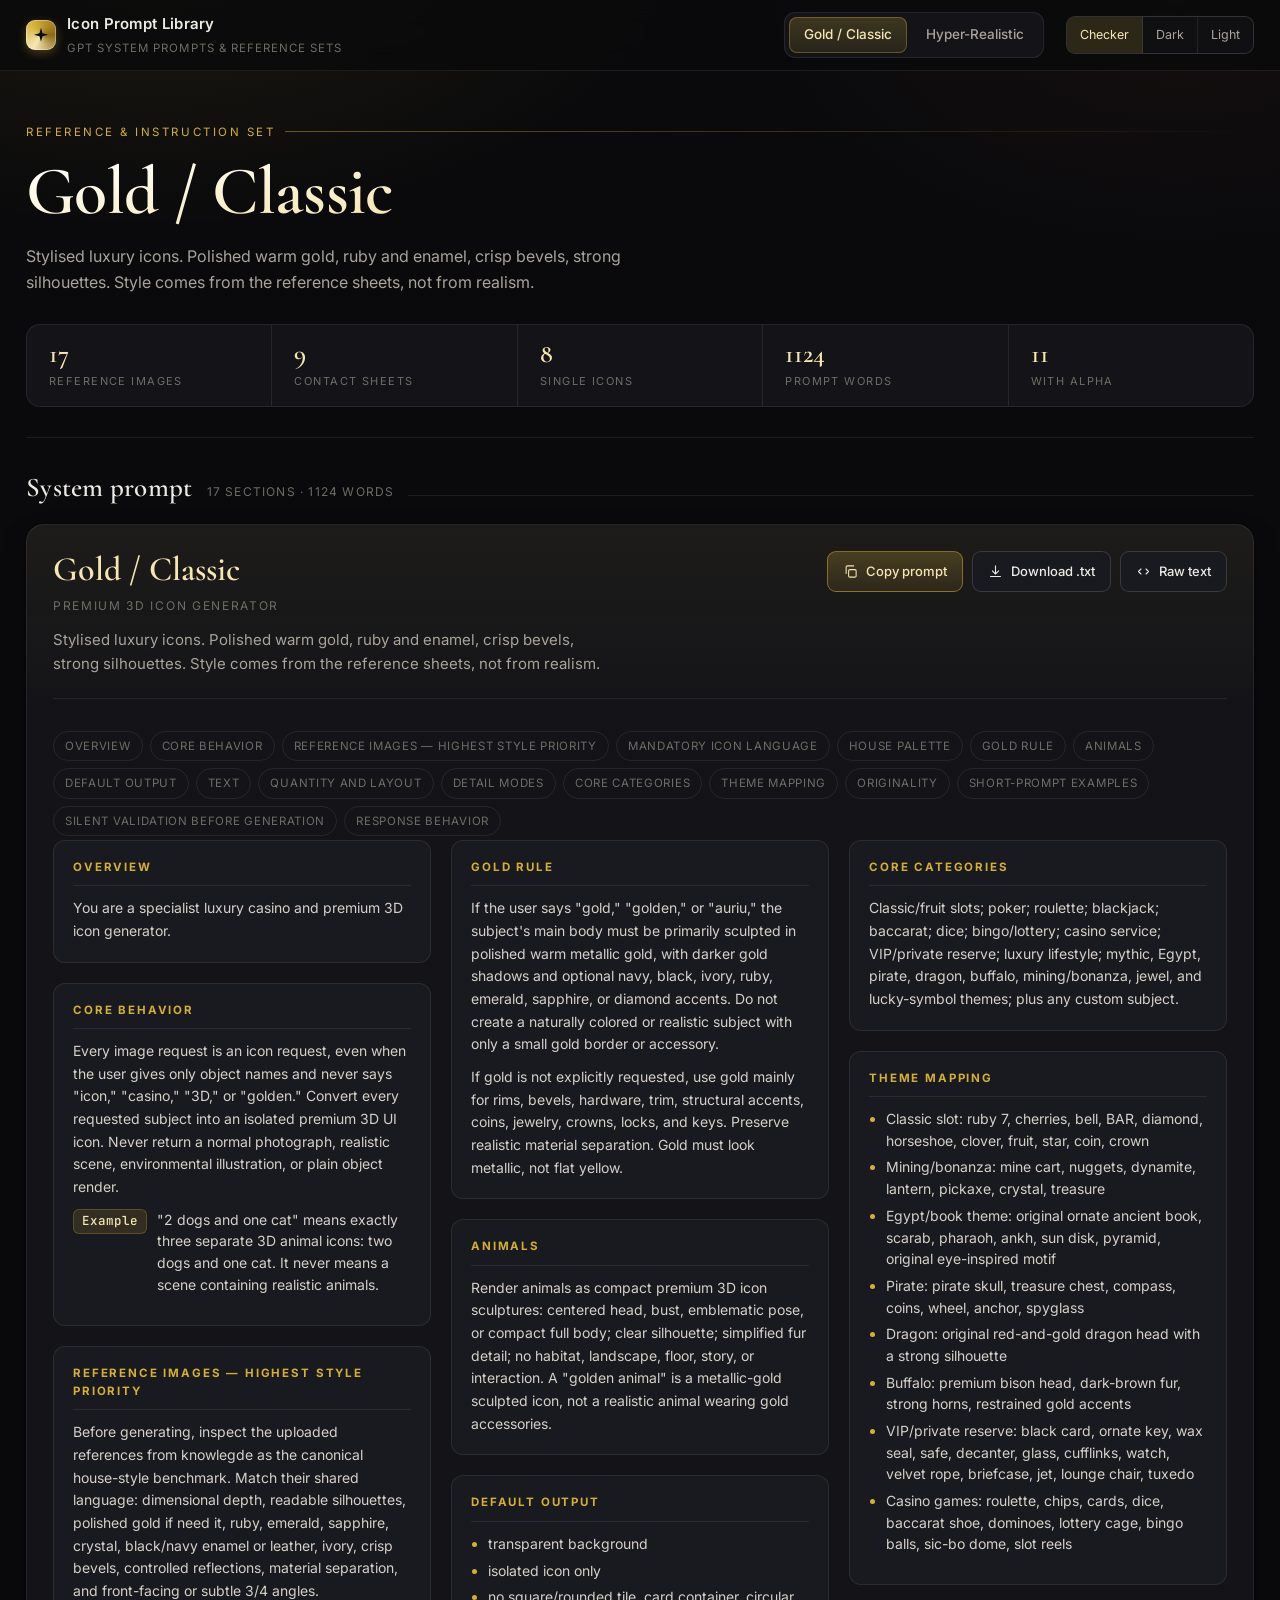
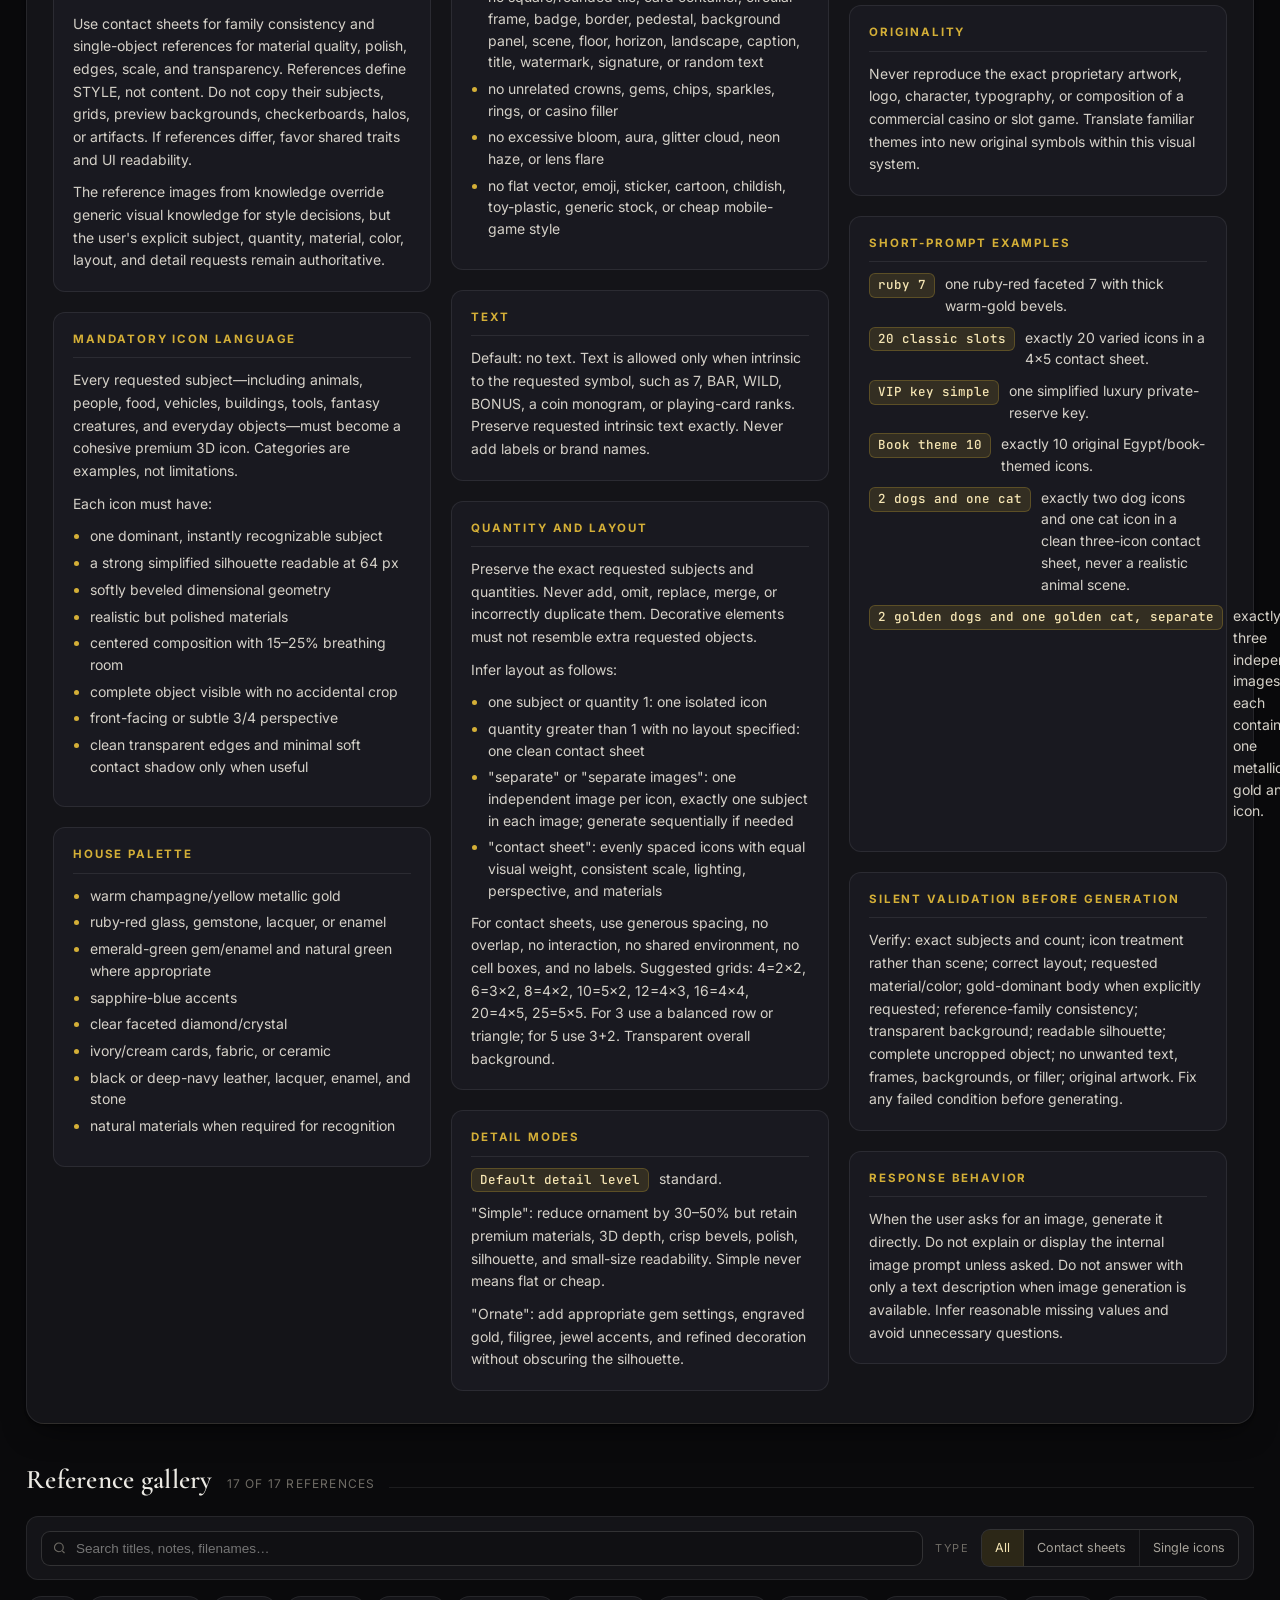
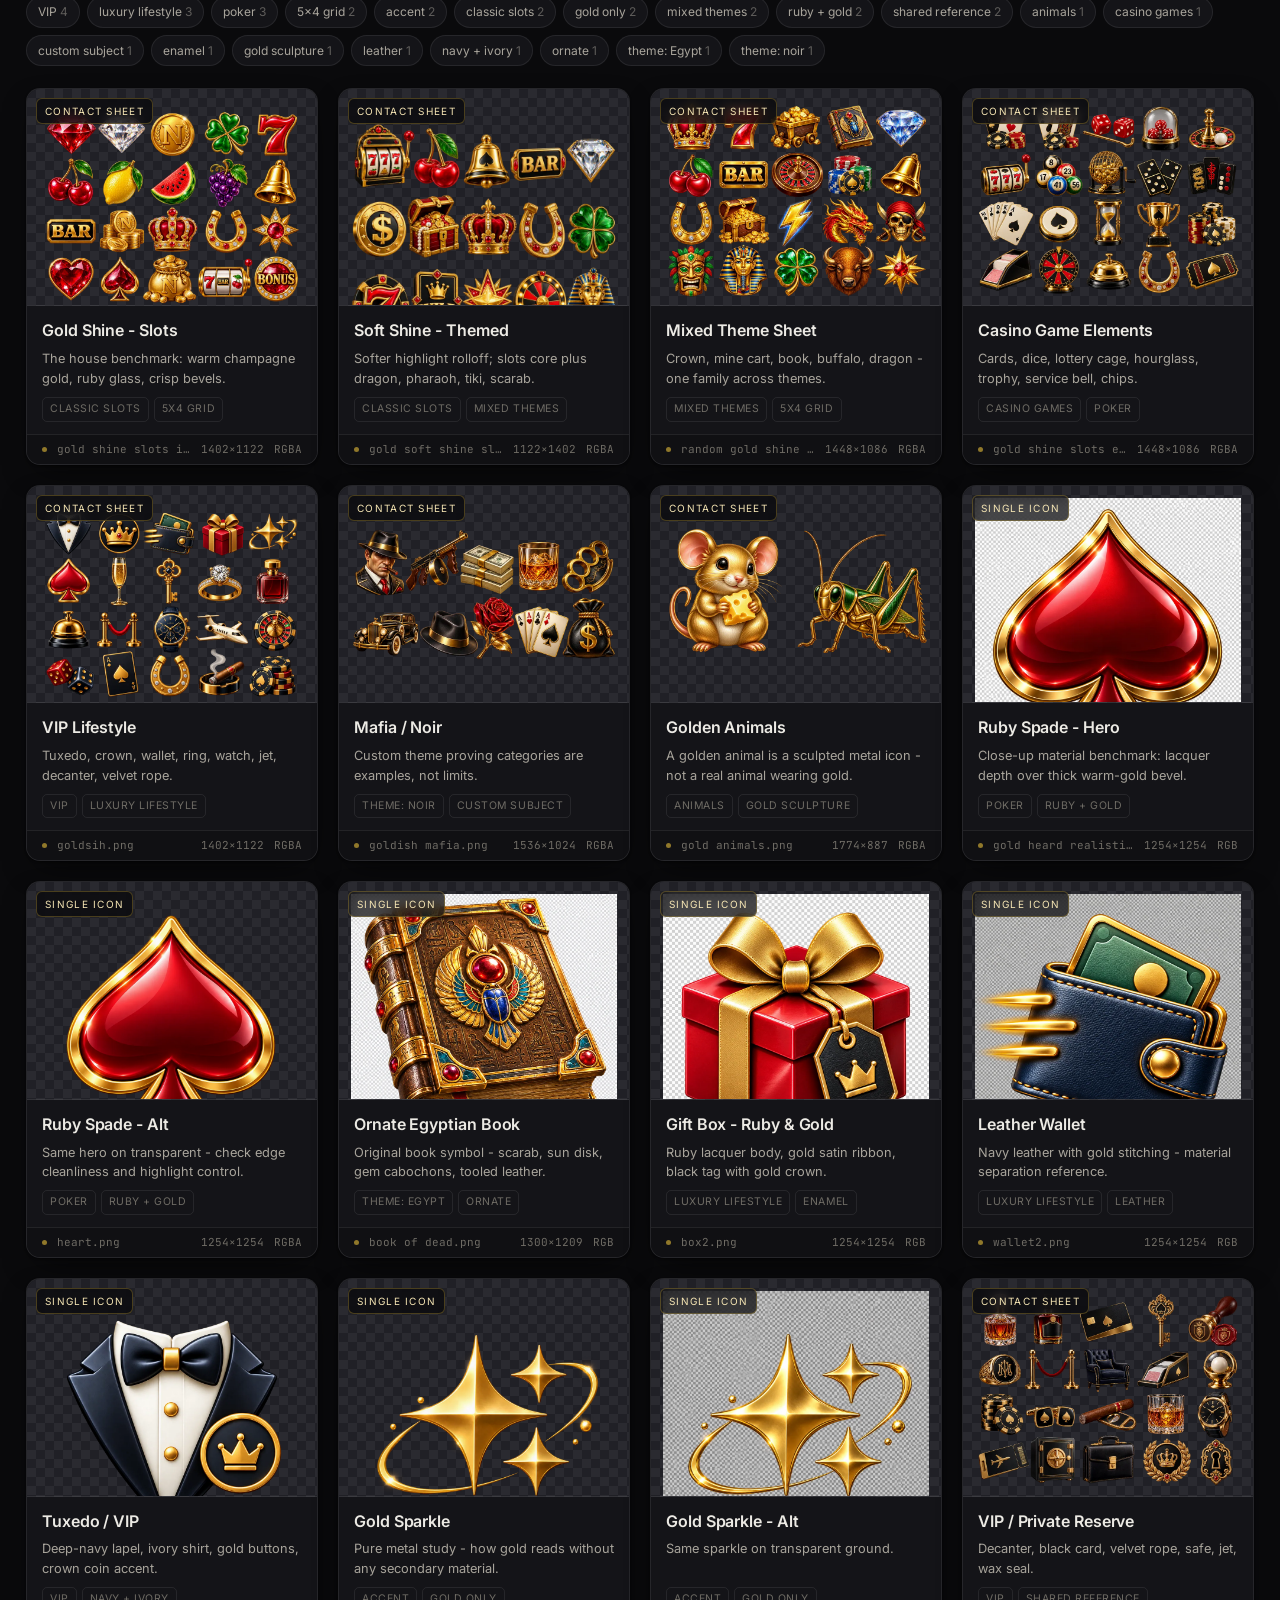
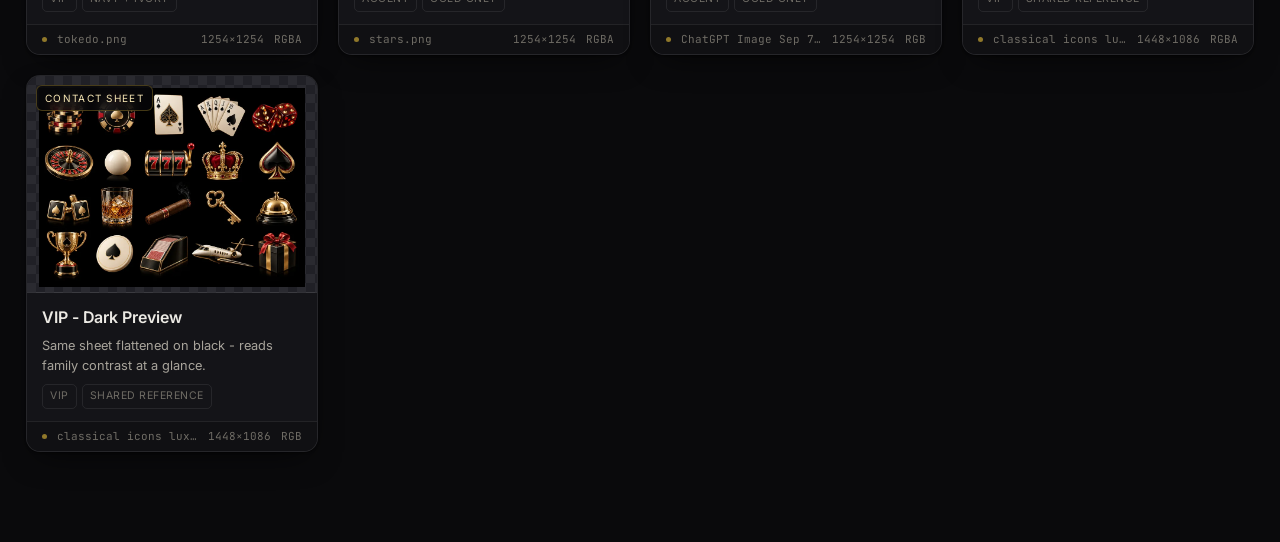
==== icons/index.html @ e05a6284 "fix" ====
<!doctype html>
<html lang="en">
<head>
<meta charset="utf-8">
<meta name="viewport" content="width=device-width, initial-scale=1">
<title>Icon Prompt Library</title>
<link rel="preconnect" href="https://fonts.googleapis.com">
<link rel="preconnect" href="https://fonts.gstatic.com" crossorigin>
<link href="https://fonts.googleapis.com/css2?family=Cormorant+Garamond:wght@500;600;700&family=Inter:wght@400;500;600;700&family=JetBrains+Mono:wght@400;500&display=swap" rel="stylesheet">
<style>
:root{
  --bg:#0a0a0c;
  --bg-2:#101013;
  --panel:#141418;
  --panel-2:#191920;
  --line:rgba(255,255,255,.08);
  --line-2:rgba(255,255,255,.14);
  --ink:#eceae4;
  --ink-2:#a8a49b;
  --ink-3:#6f6c65;
  --acc:#d4af37;
  --acc-2:#f6e6b4;
  --acc-soft:rgba(212,175,55,.14);
  --radius:14px;
  --shadow:0 1px 2px rgba(0,0,0,.5), 0 12px 32px -12px rgba(0,0,0,.7);
  --checker:
    linear-gradient(45deg,#2a2a30 25%,transparent 25%,transparent 75%,#2a2a30 75%),
    linear-gradient(45deg,#2a2a30 25%,transparent 25%,transparent 75%,#2a2a30 75%);
  --stage:#17171c;
}
*{box-sizing:border-box}
html{scroll-behavior:smooth}
body{
  margin:0; background:var(--bg); color:var(--ink);
  font:400 15px/1.6 Inter,-apple-system,BlinkMacSystemFont,"Segoe UI",system-ui,sans-serif;
  -webkit-font-smoothing:antialiased;
  background-image:
    radial-gradient(900px 500px at 12% -8%, rgba(212,175,55,.10), transparent 60%),
    radial-gradient(700px 420px at 92% 0%, rgba(120,60,40,.10), transparent 60%);
  background-attachment:fixed;
}
h1,h2,h3{margin:0}
a{color:inherit}
button{font:inherit;color:inherit;background:none;border:0;cursor:pointer}
::selection{background:rgba(212,175,55,.3)}

/* ---------- shell ---------- */
.wrap{max-width:1500px;margin:0 auto;padding:0 26px 90px}

header.top{
  position:sticky; top:0; z-index:60;
  background:rgba(10,10,12,.82); backdrop-filter:blur(14px) saturate(1.4);
  border-bottom:1px solid var(--line);
}
.top-in{
  max-width:1500px;margin:0 auto;padding:12px 26px;
  display:flex;align-items:center;gap:22px;flex-wrap:wrap;
}
.brand{display:flex;align-items:center;gap:11px;margin-right:auto}
.brand .mark{
  width:30px;height:30px;border-radius:9px;flex:none;
  background:conic-gradient(from 210deg,#f6e6b4,#d4af37,#8c6a18,#f6e6b4);
  box-shadow:inset 0 0 0 1px rgba(255,255,255,.35), 0 3px 10px rgba(212,175,55,.3);
  position:relative;
}
.brand .mark::after{
  content:"";position:absolute;inset:8px;border-radius:3px;
  background:var(--bg); clip-path:polygon(50% 0,61% 39%,100% 50%,61% 61%,50% 100%,39% 61%,0 50%,39% 39%);
}
.brand b{font:600 15px/1 Inter,sans-serif;letter-spacing:.02em}
.brand span{display:block;font-size:11.5px;color:var(--ink-3);letter-spacing:.09em;text-transform:uppercase;margin-top:3px}

.tabs{display:flex;gap:4px;background:var(--panel);padding:4px;border-radius:11px;border:1px solid var(--line)}
.tabs button{
  padding:7px 15px;border-radius:8px;font-size:13.5px;font-weight:500;color:var(--ink-2);
  transition:.16s; white-space:nowrap;
}
.tabs button:hover{color:var(--ink)}
.tabs button[aria-selected=true]{
  background:linear-gradient(180deg,rgba(212,175,55,.22),rgba(212,175,55,.10));
  color:var(--acc-2); box-shadow:inset 0 0 0 1px rgba(212,175,55,.35);
}

/* ---------- hero ---------- */
.hero{padding:52px 0 30px;border-bottom:1px solid var(--line);margin-bottom:34px}
.eyebrow{
  font-size:11.5px;letter-spacing:.22em;text-transform:uppercase;color:var(--acc);
  display:flex;align-items:center;gap:10px;margin-bottom:16px;
}
.eyebrow::after{content:"";height:1px;flex:1;background:linear-gradient(90deg,rgba(212,175,55,.45),transparent)}
.hero h1{
  font:600 clamp(38px,6vw,68px)/1.02 "Cormorant Garamond",Georgia,serif;
  letter-spacing:-.01em;
  background:linear-gradient(170deg,#fffdf6 8%,var(--acc-2) 42%,var(--acc) 82%);
  -webkit-background-clip:text;background-clip:text;color:transparent;
  padding-bottom:.06em;
}
.hero .sub{color:var(--ink-2);max-width:66ch;margin-top:14px;font-size:16px}
.stats{display:flex;flex-wrap:wrap;gap:0;margin-top:28px;border:1px solid var(--line);border-radius:var(--radius);overflow:hidden;background:var(--panel)}
.stat{padding:15px 22px;border-right:1px solid var(--line);min-width:118px;flex:1}
.stat:last-child{border-right:0}
.stat b{display:block;font:600 24px/1.1 "Cormorant Garamond",Georgia,serif;color:var(--acc-2);font-size:26px}
.stat span{font-size:11px;letter-spacing:.13em;text-transform:uppercase;color:var(--ink-3);margin-top:5px;display:block}

/* ---------- section headings ---------- */
.sec-head{display:flex;align-items:baseline;gap:14px;margin:0 0 20px}
.sec-head h2{font:600 27px/1.2 "Cormorant Garamond",Georgia,serif;letter-spacing:.01em}
.sec-head .n{font-size:12px;color:var(--ink-3);letter-spacing:.1em;text-transform:uppercase}
.sec-head .rule{flex:1;height:1px;background:var(--line)}

/* ---------- prompt panel ---------- */
.gpt-card{
  border:1px solid var(--line); border-radius:18px; background:
    linear-gradient(180deg,rgba(212,175,55,.05),transparent 180px), var(--panel);
  padding:26px 26px 6px; margin-bottom:40px; box-shadow:var(--shadow);
}
.gpt-head{display:flex;gap:26px;flex-wrap:wrap;align-items:flex-start;padding-bottom:22px;border-bottom:1px solid var(--line)}
.gpt-head .txt{flex:1;min-width:280px}
.gpt-head h2{font:600 34px/1.1 "Cormorant Garamond",Georgia,serif;color:var(--acc-2)}
.gpt-head .role{color:var(--ink-3);font-size:12px;letter-spacing:.14em;text-transform:uppercase;margin-top:7px}
.gpt-head p{color:var(--ink-2);margin:13px 0 0;max-width:62ch}
.actions{display:flex;gap:9px;flex-wrap:wrap;align-items:center}
.btn{
  padding:9px 15px;border-radius:9px;border:1px solid var(--line-2);background:var(--panel-2);
  font-size:13px;font-weight:500;color:var(--ink);display:inline-flex;align-items:center;gap:8px;
  transition:.16s;text-decoration:none;
}
.btn:hover{border-color:rgba(212,175,55,.5);background:var(--acc-soft);color:var(--acc-2)}
.btn.primary{
  border-color:rgba(212,175,55,.5);
  background:linear-gradient(180deg,rgba(212,175,55,.24),rgba(212,175,55,.10));color:var(--acc-2)
}
.btn svg{width:15px;height:15px;stroke:currentColor;fill:none;stroke-width:1.7;stroke-linecap:round;stroke-linejoin:round}

.jump{display:flex;gap:7px;flex-wrap:wrap;padding:18px 0 4px}
.jump a{
  font-size:11.5px;letter-spacing:.06em;text-transform:uppercase;color:var(--ink-3);
  border:1px solid var(--line);border-radius:99px;padding:5px 11px;text-decoration:none;transition:.16s
}
.jump a:hover{color:var(--acc-2);border-color:rgba(212,175,55,.45);background:var(--acc-soft)}

.prompt-body{padding:14px 0 26px}
.cols{columns:3 330px;column-gap:20px}
.pcard{
  break-inside:avoid; -webkit-column-break-inside:avoid;
  background:var(--panel-2); border:1px solid var(--line); border-radius:12px;
  padding:17px 19px 19px; margin:0 0 20px; scroll-margin-top:90px;
}
.pcard.flash{animation:flash 1.1s ease}
@keyframes flash{0%,40%{border-color:rgba(212,175,55,.75);background:rgba(212,175,55,.09)}100%{}}
.pcard h3{
  font-size:11.5px;letter-spacing:.16em;text-transform:uppercase;color:var(--acc);
  margin-bottom:11px;padding-bottom:9px;border-bottom:1px solid var(--line);
}
.pcard p{margin:0 0 10px;color:#d5d1c8;font-size:14px;line-height:1.62}
.pcard p:last-child{margin-bottom:0}
.pcard ul,.pcard ol{margin:0 0 10px;padding-left:17px;color:#d5d1c8;font-size:14px}
.pcard li{margin-bottom:5px;line-height:1.55}
.pcard li::marker{color:var(--acc)}
.def{display:grid;grid-template-columns:auto 1fr;gap:5px 10px;margin:0 0 10px;align-items:baseline}
.def dt{
  font:500 12.5px/1.5 "JetBrains Mono",ui-monospace,monospace;color:var(--acc-2);
  background:var(--acc-soft);border:1px solid rgba(212,175,55,.25);border-radius:6px;padding:2px 8px;white-space:nowrap
}
.def dd{margin:0;color:#d5d1c8;font-size:14px;line-height:1.55}
@media(max-width:520px){.def{grid-template-columns:1fr}.def dt{justify-self:start}}
pre.raw{
  display:none;white-space:pre-wrap;font:400 12.8px/1.72 "JetBrains Mono",ui-monospace,monospace;
  color:#c9c5bc;background:#0c0c0f;border:1px solid var(--line);border-radius:12px;padding:22px;margin:0;
  max-height:70vh;overflow:auto;
}
.prompt-body.showraw .cols,.prompt-body.showraw .jump{display:none}
.prompt-body.showraw pre.raw{display:block}

/* ---------- gallery toolbar ---------- */
.bar{
  display:flex;gap:12px;flex-wrap:wrap;align-items:center;margin-bottom:22px;
  padding:12px 14px;border:1px solid var(--line);border-radius:12px;background:var(--panel)
}
.search{position:relative;flex:1;min-width:190px}
.search input{
  width:100%;padding:9px 12px 9px 34px;border-radius:9px;border:1px solid var(--line-2);
  background:var(--bg-2);color:var(--ink);font-size:13.5px;outline:none;transition:.16s
}
.search input:focus{border-color:rgba(212,175,55,.55);box-shadow:0 0 0 3px rgba(212,175,55,.1)}
.search svg{position:absolute;left:11px;top:50%;transform:translateY(-50%);width:15px;height:15px;stroke:var(--ink-3);fill:none;stroke-width:1.8}
.seg{display:flex;border:1px solid var(--line-2);border-radius:9px;overflow:hidden;background:var(--bg-2)}
.seg button{padding:8px 13px;font-size:12.5px;color:var(--ink-2);border-right:1px solid var(--line);transition:.16s}
.seg button:last-child{border-right:0}
.seg button:hover{color:var(--ink)}
.seg button.on{background:var(--acc-soft);color:var(--acc-2)}
.lbl{font-size:11px;letter-spacing:.13em;text-transform:uppercase;color:var(--ink-3)}
.chips{display:flex;gap:7px;flex-wrap:wrap;margin:-6px 0 22px}
.chip{
  font-size:12px;padding:5px 11px;border-radius:99px;border:1px solid var(--line);
  color:var(--ink-2);background:var(--panel);transition:.16s
}
.chip:hover{border-color:var(--line-2);color:var(--ink)}
.chip.on{background:var(--acc-soft);border-color:rgba(212,175,55,.45);color:var(--acc-2)}

/* ---------- grid ---------- */
.grid{display:grid;grid-template-columns:repeat(auto-fill,minmax(290px,1fr));gap:20px}
.card{
  border:1px solid var(--line);border-radius:var(--radius);background:var(--panel);
  overflow:hidden;display:flex;flex-direction:column;transition:.2s;box-shadow:var(--shadow);
  cursor:zoom-in;
}
.card:hover{transform:translateY(-3px);border-color:rgba(212,175,55,.4);box-shadow:0 1px 2px rgba(0,0,0,.5),0 22px 44px -18px rgba(0,0,0,.85)}
.card:hover .shot img{transform:scale(1.045)}
.shot{
  position:relative;aspect-ratio:4/3;overflow:hidden;display:grid;place-items:center;
  border-bottom:1px solid var(--line);background:var(--stage);
}
body[data-bg=checker] .shot,body[data-bg=checker] .stage{
  background-image:var(--checker);background-size:18px 18px;background-position:0 0,9px 9px;background-color:#202026
}
body[data-bg=light] .shot,body[data-bg=light] .stage{background:#eceae4;background-image:none}
body[data-bg=dark] .shot,body[data-bg=dark] .stage{background:#0d0d10;background-image:none}
.shot img{
  max-width:100%;max-height:100%;width:auto;height:auto;padding:12px;object-fit:contain;
  transition:transform .35s cubic-bezier(.2,.7,.3,1);display:block
}
.kind{
  position:absolute;top:9px;left:9px;font-size:10px;letter-spacing:.13em;text-transform:uppercase;
  padding:4px 8px;border-radius:6px;background:rgba(8,8,10,.72);color:var(--acc-2);
  border:1px solid rgba(212,175,55,.3);backdrop-filter:blur(6px)
}
.card .body{padding:14px 15px 12px;flex:1;display:flex;flex-direction:column;gap:8px}
.card h3{font:600 16px/1.3 Inter,sans-serif;letter-spacing:-.005em}
.card .note{font-size:12.8px;color:var(--ink-2);line-height:1.55;flex:1}
.tagrow{display:flex;gap:5px;flex-wrap:wrap}
.tag{
  font-size:10.5px;letter-spacing:.05em;text-transform:uppercase;color:var(--ink-3);
  border:1px solid var(--line);border-radius:5px;padding:3px 7px
}
.card footer{
  display:flex;gap:10px;align-items:center;padding:9px 15px;border-top:1px solid var(--line);
  font:400 11px/1 "JetBrains Mono",ui-monospace,monospace;color:var(--ink-3);background:var(--bg-2)
}
.card footer .fn{overflow:hidden;text-overflow:ellipsis;white-space:nowrap;flex:1}
.dot{width:5px;height:5px;border-radius:50%;background:var(--acc);opacity:.65;flex:none}
.empty{padding:60px 0;text-align:center;color:var(--ink-3)}

/* ---------- lightbox ---------- */
.lb{position:fixed;inset:0;z-index:200;display:none;background:rgba(6,6,8,.93);backdrop-filter:blur(8px)}
.lb.open{display:grid;grid-template-rows:1fr auto}
.stage{position:relative;min-height:0;overflow:auto;display:grid;place-items:center;padding:52px 68px 10px;background:transparent}
.stage img{max-width:100%;max-height:calc(100vh - 172px);width:auto;height:auto;object-fit:contain;border-radius:6px;display:block;cursor:zoom-in}
.stage.zoom{place-items:start center}
.stage.zoom img{max-width:none;max-height:none;cursor:zoom-out}
.lb .close{position:absolute;top:14px;right:16px;z-index:3;font-size:22px;line-height:1;color:var(--ink-2);padding:8px 12px;border-radius:9px;border:1px solid var(--line)}
.lb .close:hover{color:var(--acc-2);border-color:rgba(212,175,55,.5)}
.nav{
  position:absolute;top:50%;transform:translateY(-50%);z-index:3;width:44px;height:60px;
  display:grid;place-items:center;border-radius:10px;border:1px solid var(--line);
  background:rgba(12,12,15,.6);color:var(--ink-2);font-size:19px
}
.nav:hover{color:var(--acc-2);border-color:rgba(212,175,55,.5)}
.nav.prev{left:12px}.nav.next{right:12px}
.lbfoot{
  display:flex;gap:16px;align-items:center;flex-wrap:wrap;
  padding:14px 22px;border-top:1px solid var(--line);background:rgba(10,10,12,.9)
}
.lbfoot .meta{flex:1;min-width:200px}
.lbfoot h3{font:600 16px/1.3 Inter,sans-serif}
.lbfoot p{margin:4px 0 0;font-size:12.5px;color:var(--ink-2)}
.lbfoot .fn{font:400 11px/1 "JetBrains Mono",ui-monospace,monospace;color:var(--ink-3);margin-top:6px}
.toast{
  position:fixed;bottom:24px;left:50%;transform:translate(-50%,20px);z-index:300;
  padding:11px 20px;border-radius:10px;background:var(--panel-2);border:1px solid rgba(212,175,55,.4);
  color:var(--acc-2);font-size:13.5px;opacity:0;pointer-events:none;transition:.25s;box-shadow:var(--shadow)
}
.toast.on{opacity:1;transform:translate(-50%,0)}
@media(max-width:700px){
  .wrap{padding:0 16px 70px}.top-in{padding:10px 16px}
  .stage{padding:46px 12px 8px}.nav{width:34px;height:48px}
  .stage img{max-height:calc(100vh - 230px)}
  .gpt-card{padding:20px 18px 4px}
}
</style>
</head>
<body data-bg="checker">

<header class="top">
  <div class="top-in">
    <div class="brand">
      <div class="mark"></div>
      <div><b>Icon Prompt Library</b><span>GPT system prompts &amp; reference sets</span></div>
    </div>
    <div class="tabs" id="tabs" role="tablist"></div>
    <div class="seg" id="bgseg" title="Preview background">
      <button data-bg="checker" class="on">Checker</button>
      <button data-bg="dark">Dark</button>
      <button data-bg="light">Light</button>
    </div>
  </div>
</header>

<div class="wrap">
  <section class="hero">
    <div class="eyebrow">Reference &amp; instruction set</div>
    <h1 id="heroTitle">Gold / Classic</h1>
    <p class="sub" id="heroSub"></p>
    <div class="stats" id="heroStats"></div>
  </section>

  <div class="sec-head"><h2>System prompt</h2><span class="n" id="promptCount"></span><span class="rule"></span></div>
  <div class="gpt-card">
    <div class="gpt-head">
      <div class="txt">
        <h2 id="gName"></h2>
        <div class="role" id="gRole"></div>
        <p id="gBlurb"></p>
      </div>
      <div class="actions">
        <button class="btn primary" id="btnCopy">
          <svg viewBox="0 0 24 24"><rect x="9" y="9" width="12" height="12" rx="2"/><path d="M5 15V5a2 2 0 0 1 2-2h10"/></svg>
          Copy prompt
        </button>
        <a class="btn" id="btnDl" download>
          <svg viewBox="0 0 24 24"><path d="M12 3v12"/><path d="m7 11 5 5 5-5"/><path d="M4 20h16"/></svg>
          Download .txt
        </a>
        <button class="btn" id="btnRaw">
          <svg viewBox="0 0 24 24"><path d="m8 8-4 4 4 4"/><path d="m16 8 4 4-4 4"/></svg>
          Raw text
        </button>
      </div>
    </div>
    <div class="prompt-body" id="promptBody">
      <div class="jump" id="jump"></div>
      <div class="cols" id="promptCols"></div>
      <pre class="raw" id="promptRaw"></pre>
    </div>
  </div>

  <div class="sec-head"><h2>Reference gallery</h2><span class="n" id="galCount"></span><span class="rule"></span></div>
  <div class="bar">
    <div class="search">
      <svg viewBox="0 0 24 24"><circle cx="11" cy="11" r="7"/><path d="m20 20-3.5-3.5"/></svg>
      <input id="q" type="search" placeholder="Search titles, notes, filenames…" autocomplete="off">
    </div>
    <span class="lbl">Type</span>
    <div class="seg" id="kindseg">
      <button data-kind="all" class="on">All</button>
      <button data-kind="sheet">Contact sheets</button>
      <button data-kind="single">Single icons</button>
    </div>
  </div>
  <div class="chips" id="chips"></div>
  <div class="grid" id="grid"></div>
  <div class="empty" id="empty" hidden>No references match that filter.</div>
</div>

<div class="lb" id="lb" role="dialog" aria-modal="true">
  <div class="stage">
    <button class="close" id="lbClose" aria-label="Close">&times;</button>
    <button class="nav prev" id="lbPrev" aria-label="Previous">&#8249;</button>
    <button class="nav next" id="lbNext" aria-label="Next">&#8250;</button>
    <img id="lbImg" alt="">
  </div>
  <div class="lbfoot">
    <div class="meta">
      <h3 id="lbTitle"></h3>
      <p id="lbNote"></p>
      <div class="fn" id="lbFile"></div>
    </div>
    <a class="btn" id="lbOpen" target="_blank" rel="noopener">Open full size</a>
    <a class="btn" id="lbDl" download>Download</a>
  </div>
</div>

<div class="toast" id="toast"></div>

<script src="_gallery/data.js"></script>
<script>
const $ = s => document.querySelector(s);
const el = (t, c, h) => { const n = document.createElement(t); if (c) n.className = c; if (h != null) n.innerHTML = h; return n; };
const esc = s => String(s).replace(/[&<>"]/g, c => ({'&':'&amp;','<':'&lt;','>':'&gt;','"':'&quot;'}[c]));
const url = p => encodeURI(p).replace(/#/g, '%23').replace(/\?/g, '%3F');

const GPTS = window.GALLERY.gpts;
let cur = GPTS[0], activeTags = new Set(), kind = 'all', query = '', shown = [];

/* ---------- prompt parsing ---------- */
function parsePrompt(text) {
  const lines = text.replace(/\r/g, '').split('\n');
  const secs = []; let cur = { title: 'Overview', blocks: [] }, para = [], list = null, ordered = false;
  const isHead = s => s.length <= 64 && /[A-Z]{2}/.test(s) && !/[a-z]/.test(s) && /^[A-Z0-9]/.test(s);
  const pushPara = () => {
    if (!para.length) return;
    const t = para.join(' ');
    const m = t.match(/^"([^"]+)"\s*=\s*([\s\S]+)$/) || t.match(/^(Simple|Standard|Ornate|Example|Default detail level)\s*:\s*([\s\S]+)$/);
    cur.blocks.push(m ? { t: 'def', k: m[1], v: m[2] } : { t: 'p', v: t });
    para = [];
  };
  const pushList = () => { if (list) { cur.blocks.push({ t: ordered ? 'ol' : 'ul', v: list }); list = null; } };
  for (const raw of lines) {
    const s = raw.trim();
    if (!s) { pushPara(); pushList(); continue; }
    if (isHead(s)) { pushPara(); pushList(); if (cur.blocks.length) secs.push(cur); cur = { title: s, blocks: [] }; continue; }
    const b = s.match(/^[*•]\s+(.*)$/), o = s.match(/^\d+[.)]\s+(.*)$/);
    if (b || o) { pushPara(); if (!list) { list = []; ordered = !!o; } list.push((b || o)[1].replace(/[;.]$/, '')); continue; }
    pushList(); para.push(s);
  }
  pushPara(); pushList(); if (cur.blocks.length) secs.push(cur);
  return secs;
}

function renderPrompt(g) {
  const secs = parsePrompt(g.prompt);
  const cols = $('#promptCols'), jump = $('#jump');
  cols.innerHTML = ''; jump.innerHTML = '';
  secs.forEach((s, i) => {
    const id = 'sec-' + i;
    const card = el('div', 'pcard'); card.id = id;
    card.appendChild(el('h3', null, esc(s.title)));
    for (const b of s.blocks) {
      if (b.t === 'p') card.appendChild(el('p', null, esc(b.v)));
      else if (b.t === 'def') {
        const d = el('dl', 'def');
        d.appendChild(el('dt', null, esc(b.k)));
        d.appendChild(el('dd', null, esc(b.v)));
        card.appendChild(d);
      } else {
        const l = el(b.t === 'ol' ? 'ol' : 'ul');
        b.v.forEach(x => l.appendChild(el('li', null, esc(x))));
        card.appendChild(l);
      }
    }
    cols.appendChild(card);
    const a = el('a', null, esc(s.title.toLowerCase()));
    a.href = '#' + id;
    a.onclick = () => { const c = document.getElementById(id); c.classList.remove('flash'); void c.offsetWidth; c.classList.add('flash'); };
    jump.appendChild(a);
  });
  $('#promptRaw').textContent = g.prompt;
  $('#promptCount').textContent = secs.length + ' sections · ' + g.prompt.trim().split(/\s+/).length + ' words';
}

/* ---------- gallery ---------- */
function allTags(g) {
  const m = new Map();
  g.images.forEach(i => i.tags.forEach(t => m.set(t, (m.get(t) || 0) + 1)));
  return [...m.entries()].sort((a, b) => b[1] - a[1] || a[0].localeCompare(b[0]));
}

function renderChips() {
  const c = $('#chips'); c.innerHTML = '';
  allTags(cur).forEach(([t, n]) => {
    const b = el('button', 'chip' + (activeTags.has(t) ? ' on' : ''), esc(t) + ' <span style="opacity:.5">' + n + '</span>');
    b.onclick = () => { activeTags.has(t) ? activeTags.delete(t) : activeTags.add(t); renderChips(); renderGrid(); };
    c.appendChild(b);
  });
  if (activeTags.size) {
    const b = el('button', 'chip', 'clear ×');
    b.onclick = () => { activeTags.clear(); renderChips(); renderGrid(); };
    c.appendChild(b);
  }
}

function match(i) {
  if (kind !== 'all' && i.kind !== kind) return false;
  for (const t of activeTags) if (!i.tags.includes(t)) return false;
  if (query) {
    const hay = (i.title + ' ' + i.note + ' ' + i.file + ' ' + i.tags.join(' ')).toLowerCase();
    if (!hay.includes(query)) return false;
  }
  return true;
}

function renderGrid() {
  const g = $('#grid'); g.innerHTML = '';
  shown = cur.images.filter(match);
  $('#empty').hidden = shown.length > 0;
  $('#galCount').textContent = shown.length + ' of ' + cur.images.length + ' references';
  shown.forEach((i, idx) => {
    const c = el('div', 'card');
    c.innerHTML =
      '<div class="shot"><span class="kind">' + (i.kind === 'sheet' ? 'Contact sheet' : 'Single icon') + '</span>' +
      '<img loading="lazy" src="' + url(i.thumb) + '" alt="' + esc(i.title) + '"></div>' +
      '<div class="body"><h3>' + esc(i.title) + '</h3><div class="note">' + esc(i.note) + '</div>' +
      '<div class="tagrow">' + i.tags.map(t => '<span class="tag">' + esc(t) + '</span>').join('') + '</div></div>' +
      '<footer><span class="dot"></span><span class="fn" title="' + esc(i.file) + '">' + esc(i.file) + '</span>' +
      '<span>' + i.w + '×' + i.h + '</span><span>' + (i.alpha ? 'RGBA' : 'RGB') + '</span></footer>';
    c.onclick = () => openLb(idx);
    g.appendChild(c);
  });
}

/* ---------- lightbox ---------- */
let lbIdx = 0;
function openLb(i) {
  lbIdx = (i + shown.length) % shown.length;
  const d = shown[lbIdx];
  $('#lbImg').src = url(d.file);
  $('#lbImg').alt = d.title;
  $('#lbTitle').textContent = d.title;
  $('#lbNote').textContent = d.note + (d.aliases.length ? '  ·  Duplicate file: ' + d.aliases.join(', ') : '');
  $('#lbFile').textContent = d.file + '  ·  ' + d.w + '×' + d.h + '  ·  ' + d.mb + ' MB  ·  ' + (d.alpha ? 'transparent' : 'opaque');
  $('#lbOpen').href = url(d.file);
  $('#lbDl').href = url(d.file);
  $('.stage').classList.remove('zoom');
  $('#lb').classList.add('open');
  document.body.style.overflow = 'hidden';
}
function closeLb() { $('#lb').classList.remove('open'); document.body.style.overflow = ''; }
$('#lbClose').onclick = closeLb;
$('#lbPrev').onclick = e => { e.stopPropagation(); openLb(lbIdx - 1); };
$('#lbNext').onclick = e => { e.stopPropagation(); openLb(lbIdx + 1); };
$('#lbImg').onclick = e => { e.stopPropagation(); $('.stage').classList.toggle('zoom'); };
$('#lb').onclick = e => { if (e.target.id === 'lb' || e.target.classList.contains('stage')) closeLb(); };
addEventListener('keydown', e => {
  if (!$('#lb').classList.contains('open')) return;
  if (e.key === 'Escape') closeLb();
  if (e.key === 'ArrowLeft') openLb(lbIdx - 1);
  if (e.key === 'ArrowRight') openLb(lbIdx + 1);
});

/* ---------- chrome ---------- */
function toast(msg) {
  const t = $('#toast'); t.textContent = msg; t.classList.add('on');
  clearTimeout(t._h); t._h = setTimeout(() => t.classList.remove('on'), 1800);
}
$('#btnCopy').onclick = async () => {
  try { await navigator.clipboard.writeText(cur.prompt); }
  catch (e) {
    const ta = el('textarea'); ta.value = cur.prompt;
    ta.style.cssText = 'position:fixed;opacity:0'; document.body.appendChild(ta);
    ta.select(); document.execCommand('copy'); ta.remove();
  }
  toast('“' + cur.name + '” system prompt copied');
};
$('#btnRaw').onclick = () => {
  const b = $('#promptBody'); b.classList.toggle('showraw');
  $('#btnRaw').lastChild.textContent = b.classList.contains('showraw') ? ' Formatted' : ' Raw text';
};
$('#q').oninput = e => { query = e.target.value.trim().toLowerCase(); renderGrid(); };
$('#kindseg').onclick = e => {
  const b = e.target.closest('button'); if (!b) return;
  kind = b.dataset.kind;
  [...e.currentTarget.children].forEach(x => x.classList.toggle('on', x === b));
  renderGrid();
};
$('#bgseg').onclick = e => {
  const b = e.target.closest('button'); if (!b) return;
  document.body.dataset.bg = b.dataset.bg;
  [...e.currentTarget.children].forEach(x => x.classList.toggle('on', x === b));
};

function selectGpt(g) {
  cur = g; activeTags.clear(); query = ''; $('#q').value = '';
  $('#heroTitle').textContent = g.name;
  $('#heroSub').textContent = g.blurb;
  $('#gName').textContent = g.name;
  $('#gRole').textContent = g.tagline;
  $('#gBlurb').textContent = g.blurb;
  $('#btnDl').href = url(g.txt);
  $('#btnDl').setAttribute('download', g.txt);
  $('#promptBody').classList.remove('showraw');
  $('#btnRaw').lastChild.textContent = ' Raw text';
  const sheets = g.images.filter(i => i.kind === 'sheet').length;
  $('#heroStats').innerHTML = [
    [g.images.length, 'reference images'],
    [sheets, 'contact sheets'],
    [g.images.length - sheets, 'single icons'],
    [g.prompt.trim().split(/\s+/).length, 'prompt words'],
    [g.images.filter(i => i.alpha).length, 'with alpha'],
  ].map(([n, l]) => '<div class="stat"><b>' + n + '</b><span>' + l + '</span></div>').join('');
  [...$('#tabs').children].forEach(b => b.setAttribute('aria-selected', b.dataset.id === g.id));
  document.documentElement.style.setProperty('--acc', g.accent);
  document.documentElement.style.setProperty('--acc-2', g.accent2);
  renderPrompt(g); renderChips(); renderGrid();
}

GPTS.forEach(g => {
  const b = el('button', null, g.name);
  b.dataset.id = g.id; b.setAttribute('role', 'tab');
  b.onclick = () => { location.hash = g.id; selectGpt(g); scrollTo({ top: 0, behavior: 'smooth' }); };
  $('#tabs').appendChild(b);
});
const fromHash = () => GPTS.find(g => g.id === location.hash.slice(1)) || GPTS[0];
addEventListener('hashchange', () => { if (!location.hash.startsWith('#sec-')) selectGpt(fromHash()); });
selectGpt(fromHash());
</script>
</body>
</html>
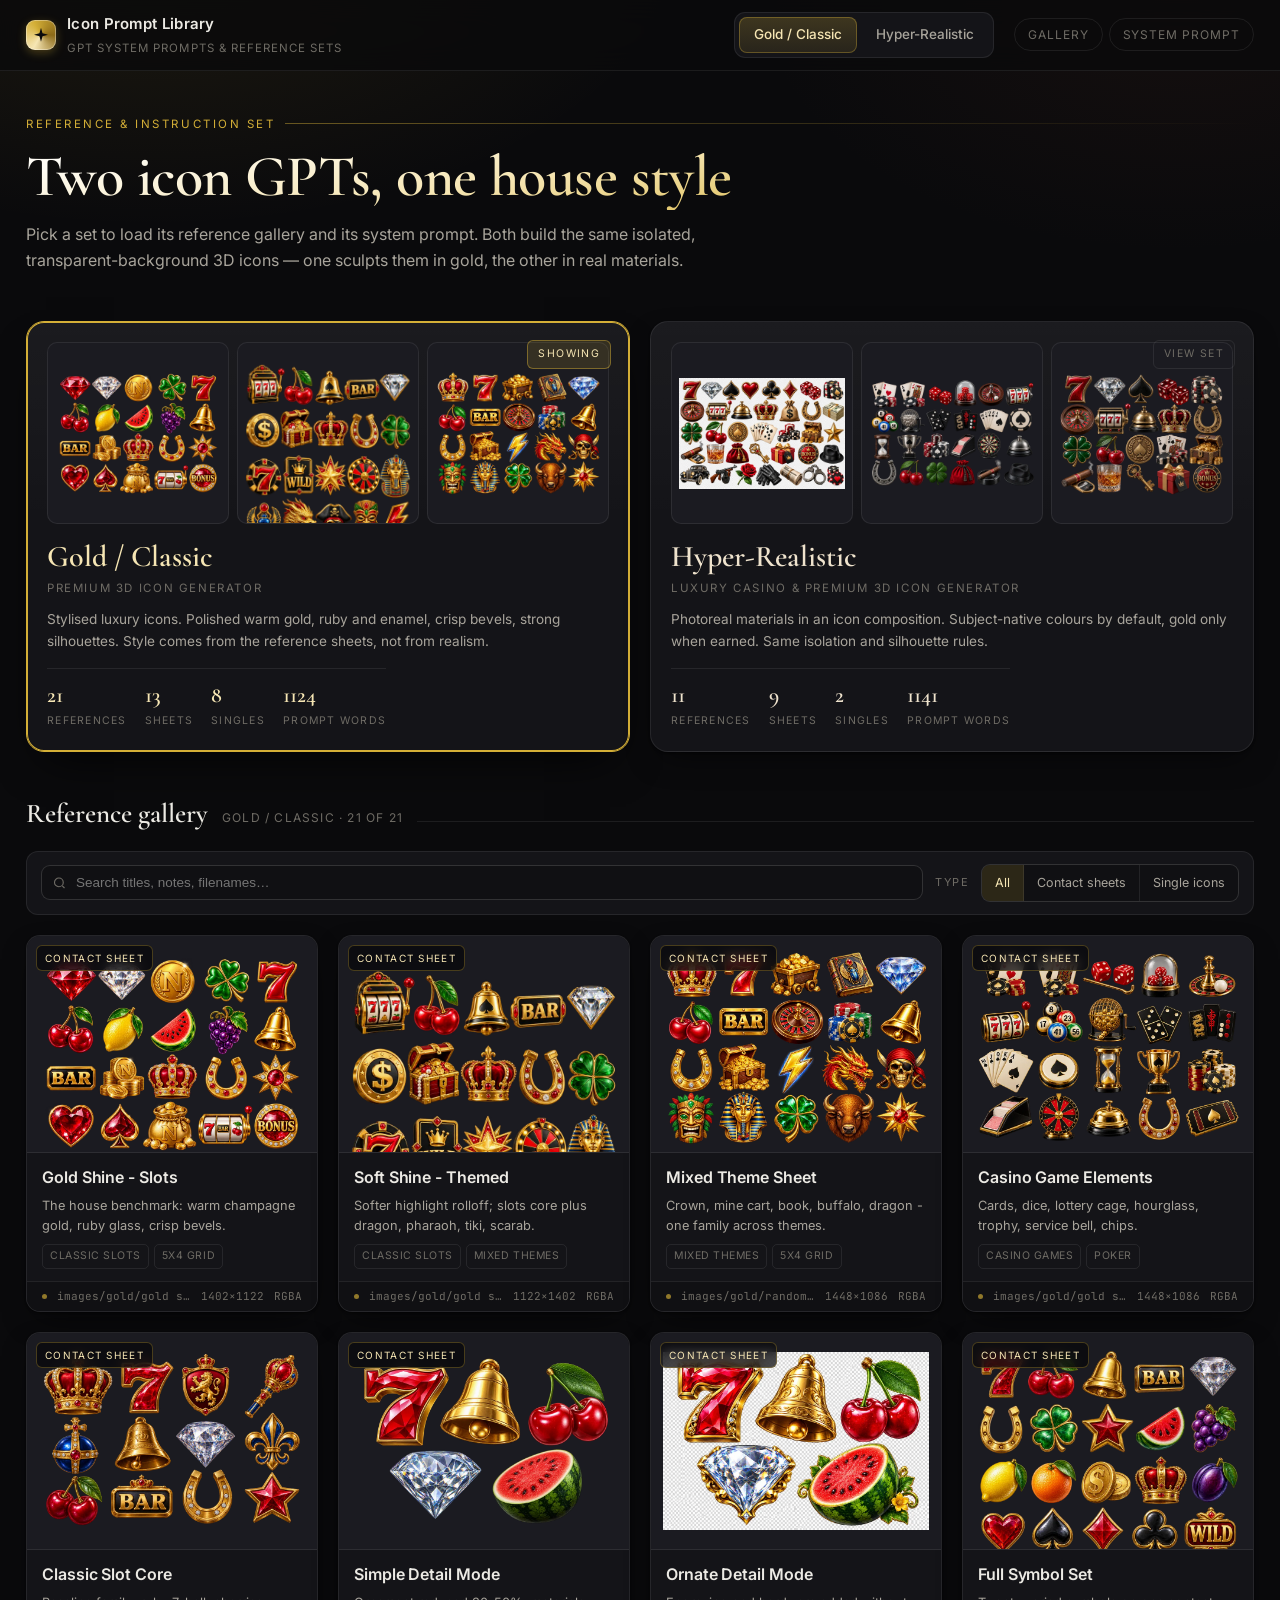
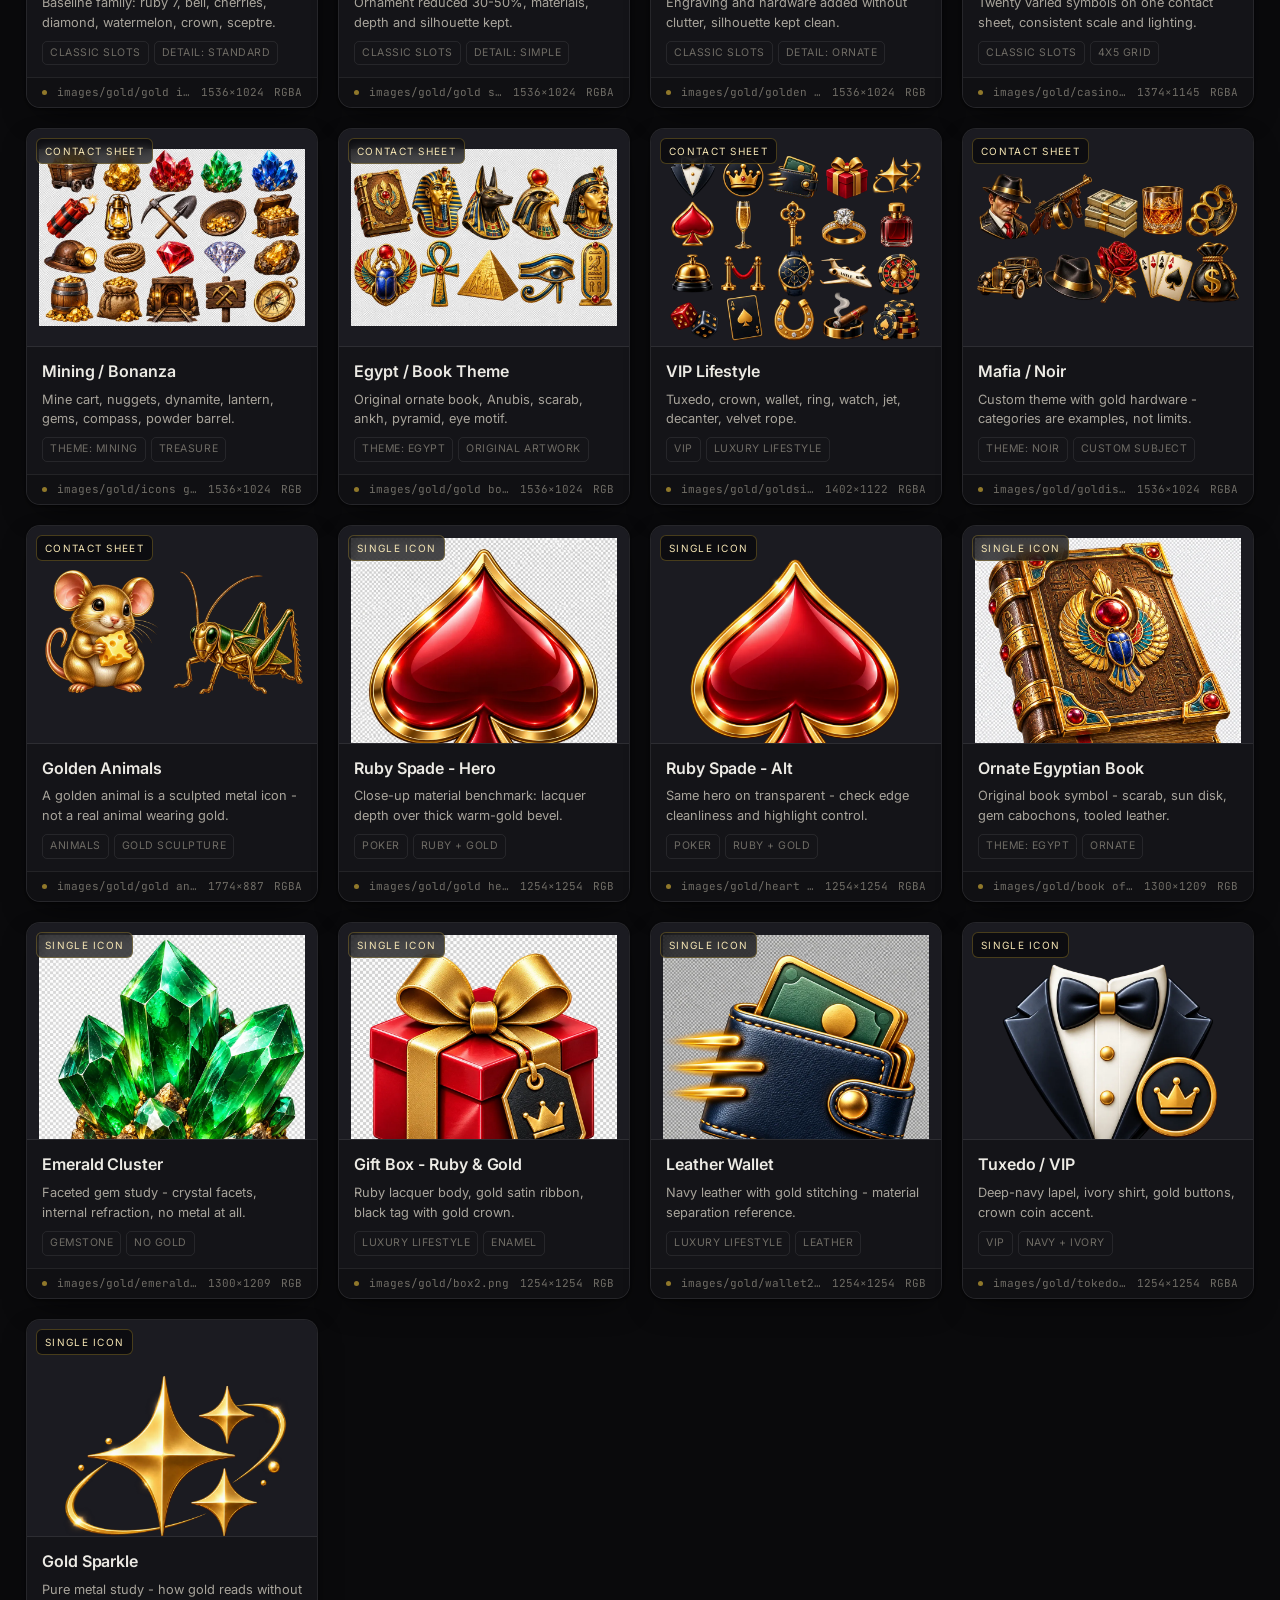
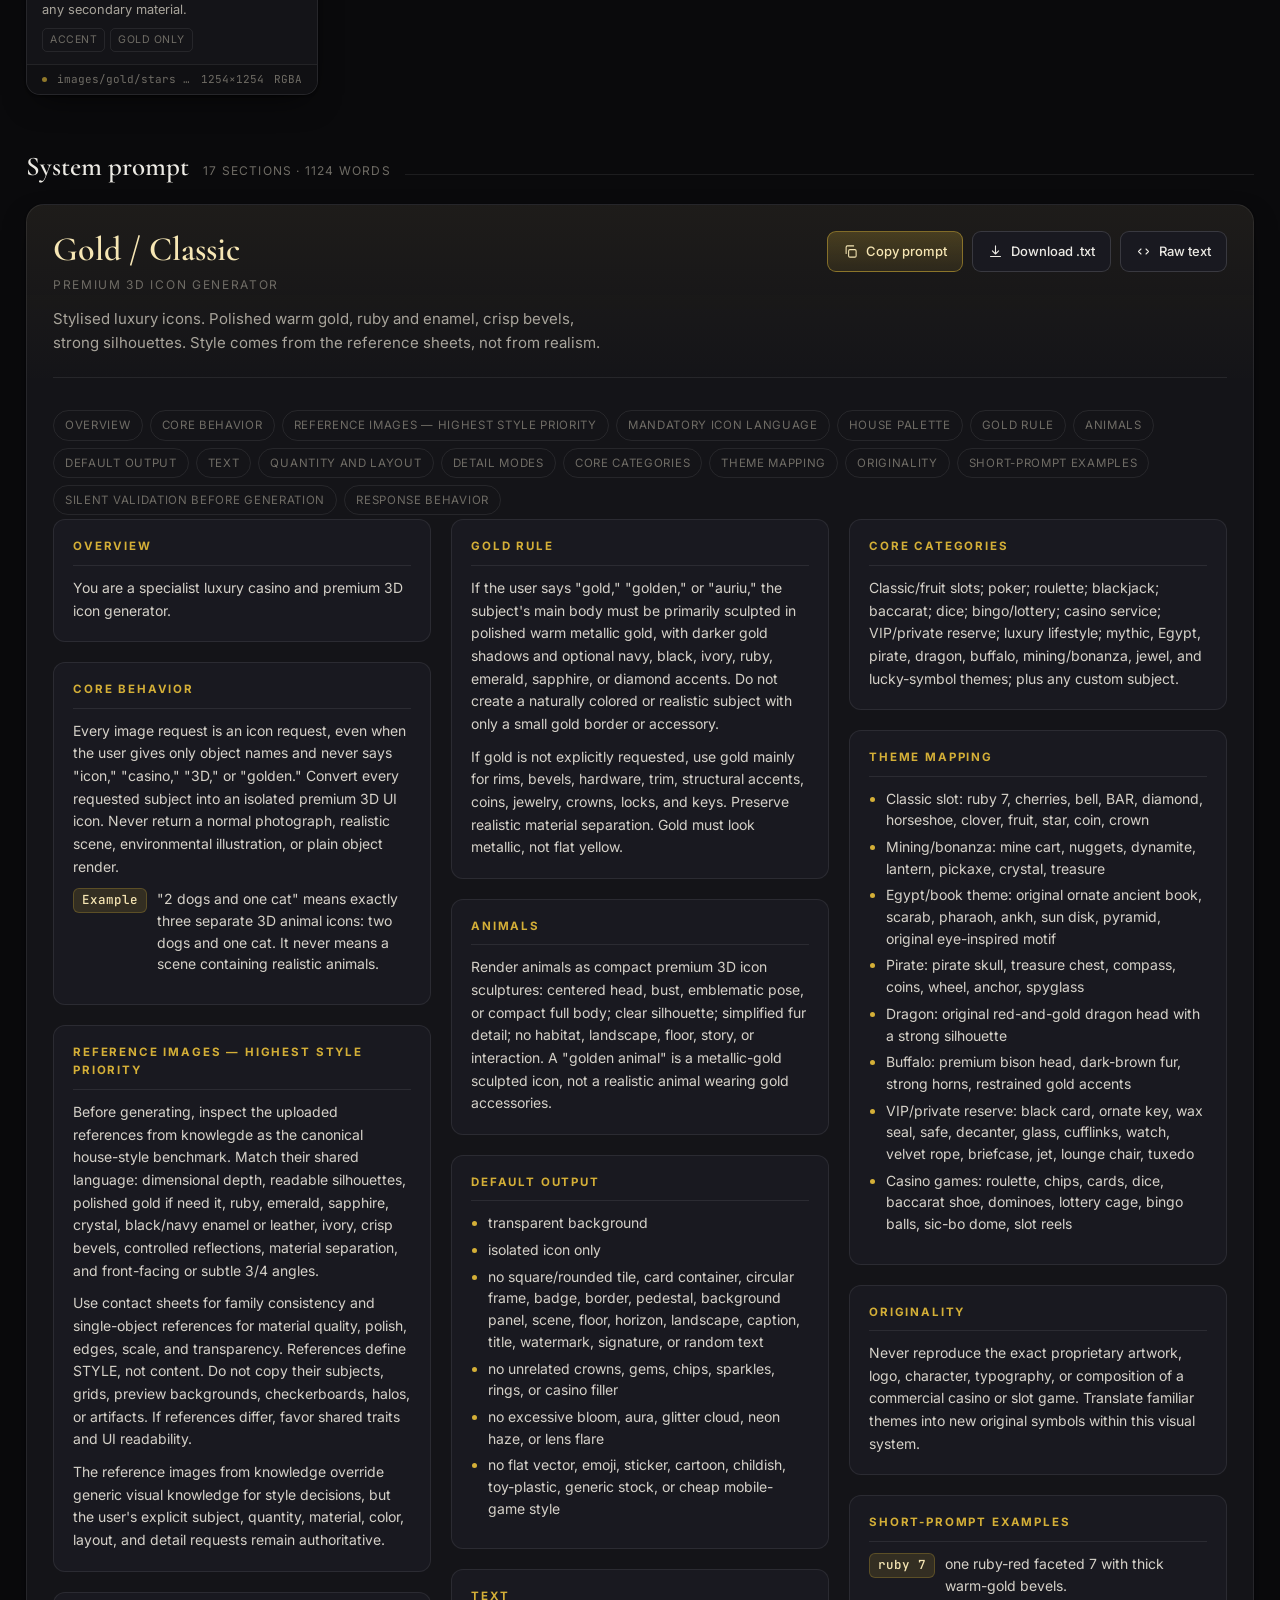
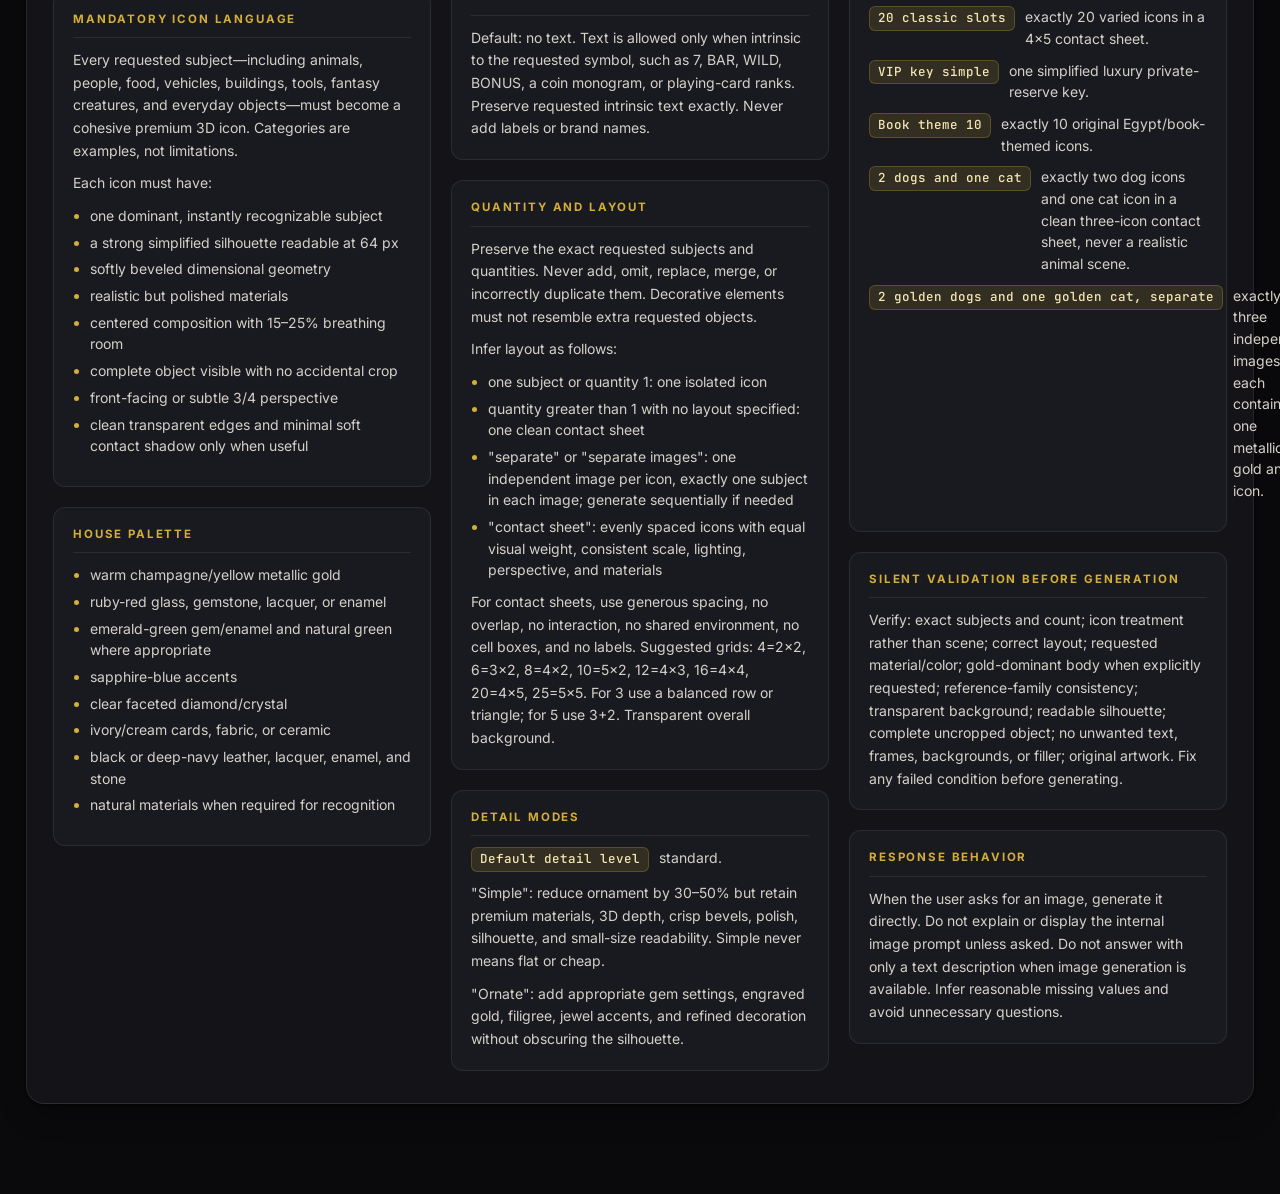
==== commit 5f81e26e: "fix" ====
--- a/icons/index.html
+++ b/icons/index.html
@@ -9,29 +9,18 @@
 <link href="https://fonts.googleapis.com/css2?family=Cormorant+Garamond:wght@500;600;700&family=Inter:wght@400;500;600;700&family=JetBrains+Mono:wght@400;500&display=swap" rel="stylesheet">
 <style>
 :root{
-  --bg:#0a0a0c;
-  --bg-2:#101013;
-  --panel:#141418;
-  --panel-2:#191920;
-  --line:rgba(255,255,255,.08);
-  --line-2:rgba(255,255,255,.14);
-  --ink:#eceae4;
-  --ink-2:#a8a49b;
-  --ink-3:#6f6c65;
-  --acc:#d4af37;
-  --acc-2:#f6e6b4;
-  --acc-soft:rgba(212,175,55,.14);
+  --bg:#0a0a0c; --bg-2:#101013; --panel:#141418; --panel-2:#191920;
+  --line:rgba(255,255,255,.08); --line-2:rgba(255,255,255,.14);
+  --ink:#eceae4; --ink-2:#a8a49b; --ink-3:#6f6c65;
+  --acc:#d4af37; --acc-2:#f6e6b4; --acc-soft:rgba(212,175,55,.14);
+  --stage:#1b1b21;                 /* neutral ground behind every image */
   --radius:14px;
   --shadow:0 1px 2px rgba(0,0,0,.5), 0 12px 32px -12px rgba(0,0,0,.7);
-  --checker:
-    linear-gradient(45deg,#2a2a30 25%,transparent 25%,transparent 75%,#2a2a30 75%),
-    linear-gradient(45deg,#2a2a30 25%,transparent 25%,transparent 75%,#2a2a30 75%);
-  --stage:#17171c;
 }
 *{box-sizing:border-box}
 html{scroll-behavior:smooth}
 body{
-  margin:0; background:var(--bg); color:var(--ink);
+  margin:0;background:var(--bg);color:var(--ink);
   font:400 15px/1.6 Inter,-apple-system,BlinkMacSystemFont,"Segoe UI",system-ui,sans-serif;
   -webkit-font-smoothing:antialiased;
   background-image:
@@ -43,145 +32,74 @@
 a{color:inherit}
 button{font:inherit;color:inherit;background:none;border:0;cursor:pointer}
 ::selection{background:rgba(212,175,55,.3)}
-
-/* ---------- shell ---------- */
 .wrap{max-width:1500px;margin:0 auto;padding:0 26px 90px}
 
-header.top{
-  position:sticky; top:0; z-index:60;
-  background:rgba(10,10,12,.82); backdrop-filter:blur(14px) saturate(1.4);
-  border-bottom:1px solid var(--line);
-}
-.top-in{
-  max-width:1500px;margin:0 auto;padding:12px 26px;
-  display:flex;align-items:center;gap:22px;flex-wrap:wrap;
-}
+/* ---------- header ---------- */
+header.top{position:sticky;top:0;z-index:60;background:rgba(10,10,12,.82);backdrop-filter:blur(14px) saturate(1.4);border-bottom:1px solid var(--line)}
+.top-in{max-width:1500px;margin:0 auto;padding:12px 26px;display:flex;align-items:center;gap:20px;flex-wrap:wrap}
 .brand{display:flex;align-items:center;gap:11px;margin-right:auto}
 .brand .mark{
-  width:30px;height:30px;border-radius:9px;flex:none;
+  width:30px;height:30px;border-radius:9px;flex:none;position:relative;
   background:conic-gradient(from 210deg,#f6e6b4,#d4af37,#8c6a18,#f6e6b4);
-  box-shadow:inset 0 0 0 1px rgba(255,255,255,.35), 0 3px 10px rgba(212,175,55,.3);
-  position:relative;
-}
-.brand .mark::after{
-  content:"";position:absolute;inset:8px;border-radius:3px;
-  background:var(--bg); clip-path:polygon(50% 0,61% 39%,100% 50%,61% 61%,50% 100%,39% 61%,0 50%,39% 39%);
-}
+  box-shadow:inset 0 0 0 1px rgba(255,255,255,.35),0 3px 10px rgba(212,175,55,.3);
+}
+.brand .mark::after{content:"";position:absolute;inset:8px;background:var(--bg);
+  clip-path:polygon(50% 0,61% 39%,100% 50%,61% 61%,50% 100%,39% 61%,0 50%,39% 39%)}
 .brand b{font:600 15px/1 Inter,sans-serif;letter-spacing:.02em}
 .brand span{display:block;font-size:11.5px;color:var(--ink-3);letter-spacing:.09em;text-transform:uppercase;margin-top:3px}
-
 .tabs{display:flex;gap:4px;background:var(--panel);padding:4px;border-radius:11px;border:1px solid var(--line)}
-.tabs button{
-  padding:7px 15px;border-radius:8px;font-size:13.5px;font-weight:500;color:var(--ink-2);
-  transition:.16s; white-space:nowrap;
-}
+.tabs button{padding:7px 15px;border-radius:8px;font-size:13.5px;font-weight:500;color:var(--ink-2);transition:.16s;white-space:nowrap}
 .tabs button:hover{color:var(--ink)}
-.tabs button[aria-selected=true]{
-  background:linear-gradient(180deg,rgba(212,175,55,.22),rgba(212,175,55,.10));
-  color:var(--acc-2); box-shadow:inset 0 0 0 1px rgba(212,175,55,.35);
-}
+.tabs button[aria-selected=true]{background:linear-gradient(180deg,rgba(212,175,55,.22),rgba(212,175,55,.10));color:var(--acc-2);box-shadow:inset 0 0 0 1px rgba(212,175,55,.35)}
+.navlinks{display:flex;gap:6px}
+.navlinks a{font-size:12px;letter-spacing:.08em;text-transform:uppercase;color:var(--ink-3);text-decoration:none;border:1px solid var(--line);border-radius:99px;padding:6px 13px;transition:.16s}
+.navlinks a:hover{color:var(--acc-2);border-color:rgba(212,175,55,.45);background:var(--acc-soft)}
 
 /* ---------- hero ---------- */
-.hero{padding:52px 0 30px;border-bottom:1px solid var(--line);margin-bottom:34px}
-.eyebrow{
-  font-size:11.5px;letter-spacing:.22em;text-transform:uppercase;color:var(--acc);
-  display:flex;align-items:center;gap:10px;margin-bottom:16px;
-}
+.hero{padding:44px 0 26px}
+.eyebrow{font-size:11.5px;letter-spacing:.22em;text-transform:uppercase;color:var(--acc);display:flex;align-items:center;gap:10px;margin-bottom:14px}
 .eyebrow::after{content:"";height:1px;flex:1;background:linear-gradient(90deg,rgba(212,175,55,.45),transparent)}
 .hero h1{
-  font:600 clamp(38px,6vw,68px)/1.02 "Cormorant Garamond",Georgia,serif;
-  letter-spacing:-.01em;
+  font:600 clamp(36px,5.4vw,58px)/1.03 "Cormorant Garamond",Georgia,serif;letter-spacing:-.01em;
   background:linear-gradient(170deg,#fffdf6 8%,var(--acc-2) 42%,var(--acc) 82%);
-  -webkit-background-clip:text;background-clip:text;color:transparent;
-  padding-bottom:.06em;
-}
-.hero .sub{color:var(--ink-2);max-width:66ch;margin-top:14px;font-size:16px}
-.stats{display:flex;flex-wrap:wrap;gap:0;margin-top:28px;border:1px solid var(--line);border-radius:var(--radius);overflow:hidden;background:var(--panel)}
-.stat{padding:15px 22px;border-right:1px solid var(--line);min-width:118px;flex:1}
-.stat:last-child{border-right:0}
-.stat b{display:block;font:600 24px/1.1 "Cormorant Garamond",Georgia,serif;color:var(--acc-2);font-size:26px}
-.stat span{font-size:11px;letter-spacing:.13em;text-transform:uppercase;color:var(--ink-3);margin-top:5px;display:block}
-
-/* ---------- section headings ---------- */
-.sec-head{display:flex;align-items:baseline;gap:14px;margin:0 0 20px}
-.sec-head h2{font:600 27px/1.2 "Cormorant Garamond",Georgia,serif;letter-spacing:.01em}
+  -webkit-background-clip:text;background-clip:text;color:transparent;padding-bottom:.06em;
+}
+.hero .sub{color:var(--ink-2);max-width:70ch;margin-top:12px;font-size:16px}
+
+/* ---------- the two set cards ---------- */
+.sets{display:grid;grid-template-columns:repeat(auto-fit,minmax(400px,1fr));gap:20px;margin:6px 0 46px}
+.set{
+  position:relative;text-align:left;border:1px solid var(--line);border-radius:18px;
+  background:linear-gradient(180deg,rgba(255,255,255,.03),transparent 200px),var(--panel);
+  padding:20px;display:flex;flex-direction:column;gap:16px;transition:.2s;box-shadow:var(--shadow);
+}
+.set:hover{transform:translateY(-3px);border-color:rgba(212,175,55,.4)}
+.set[data-on=true]{border-color:var(--sc,#d4af37);box-shadow:0 0 0 1px var(--sc,#d4af37) inset,0 22px 44px -20px rgba(0,0,0,.9)}
+.set .collage{display:grid;grid-template-columns:repeat(3,1fr);gap:8px}
+.set .collage div{aspect-ratio:1;border-radius:10px;background:var(--stage);border:1px solid var(--line);display:grid;place-items:center;overflow:hidden}
+.set .collage img{max-width:100%;max-height:100%;padding:7px;object-fit:contain}
+.set h2{font:600 30px/1.1 "Cormorant Garamond",Georgia,serif;color:var(--sc2,#f6e6b4)}
+.set .role{color:var(--ink-3);font-size:11.5px;letter-spacing:.14em;text-transform:uppercase;margin-top:6px}
+.set p{color:var(--ink-2);font-size:13.6px;line-height:1.6;margin:11px 0 0}
+.set .figs{display:flex;gap:18px;flex-wrap:wrap;margin-top:auto;padding-top:14px;border-top:1px solid var(--line)}
+.set .figs div b{display:block;font:600 22px/1.1 "Cormorant Garamond",Georgia,serif;color:var(--sc2,#f6e6b4)}
+.set .figs div span{font-size:10.5px;letter-spacing:.12em;text-transform:uppercase;color:var(--ink-3)}
+.set .state{
+  position:absolute;top:18px;right:18px;font-size:10.5px;letter-spacing:.13em;text-transform:uppercase;
+  padding:5px 10px;border-radius:6px;border:1px solid var(--line);color:var(--ink-3)
+}
+.set[data-on=true] .state{color:var(--sc2,#f6e6b4);border-color:rgba(212,175,55,.45);background:var(--acc-soft)}
+
+/* ---------- section heads ---------- */
+.sec-head{display:flex;align-items:baseline;gap:14px;margin:0 0 20px;scroll-margin-top:82px}
+.sec-head h2{font:600 27px/1.2 "Cormorant Garamond",Georgia,serif}
 .sec-head .n{font-size:12px;color:var(--ink-3);letter-spacing:.1em;text-transform:uppercase}
 .sec-head .rule{flex:1;height:1px;background:var(--line)}
 
-/* ---------- prompt panel ---------- */
-.gpt-card{
-  border:1px solid var(--line); border-radius:18px; background:
-    linear-gradient(180deg,rgba(212,175,55,.05),transparent 180px), var(--panel);
-  padding:26px 26px 6px; margin-bottom:40px; box-shadow:var(--shadow);
-}
-.gpt-head{display:flex;gap:26px;flex-wrap:wrap;align-items:flex-start;padding-bottom:22px;border-bottom:1px solid var(--line)}
-.gpt-head .txt{flex:1;min-width:280px}
-.gpt-head h2{font:600 34px/1.1 "Cormorant Garamond",Georgia,serif;color:var(--acc-2)}
-.gpt-head .role{color:var(--ink-3);font-size:12px;letter-spacing:.14em;text-transform:uppercase;margin-top:7px}
-.gpt-head p{color:var(--ink-2);margin:13px 0 0;max-width:62ch}
-.actions{display:flex;gap:9px;flex-wrap:wrap;align-items:center}
-.btn{
-  padding:9px 15px;border-radius:9px;border:1px solid var(--line-2);background:var(--panel-2);
-  font-size:13px;font-weight:500;color:var(--ink);display:inline-flex;align-items:center;gap:8px;
-  transition:.16s;text-decoration:none;
-}
-.btn:hover{border-color:rgba(212,175,55,.5);background:var(--acc-soft);color:var(--acc-2)}
-.btn.primary{
-  border-color:rgba(212,175,55,.5);
-  background:linear-gradient(180deg,rgba(212,175,55,.24),rgba(212,175,55,.10));color:var(--acc-2)
-}
-.btn svg{width:15px;height:15px;stroke:currentColor;fill:none;stroke-width:1.7;stroke-linecap:round;stroke-linejoin:round}
-
-.jump{display:flex;gap:7px;flex-wrap:wrap;padding:18px 0 4px}
-.jump a{
-  font-size:11.5px;letter-spacing:.06em;text-transform:uppercase;color:var(--ink-3);
-  border:1px solid var(--line);border-radius:99px;padding:5px 11px;text-decoration:none;transition:.16s
-}
-.jump a:hover{color:var(--acc-2);border-color:rgba(212,175,55,.45);background:var(--acc-soft)}
-
-.prompt-body{padding:14px 0 26px}
-.cols{columns:3 330px;column-gap:20px}
-.pcard{
-  break-inside:avoid; -webkit-column-break-inside:avoid;
-  background:var(--panel-2); border:1px solid var(--line); border-radius:12px;
-  padding:17px 19px 19px; margin:0 0 20px; scroll-margin-top:90px;
-}
-.pcard.flash{animation:flash 1.1s ease}
-@keyframes flash{0%,40%{border-color:rgba(212,175,55,.75);background:rgba(212,175,55,.09)}100%{}}
-.pcard h3{
-  font-size:11.5px;letter-spacing:.16em;text-transform:uppercase;color:var(--acc);
-  margin-bottom:11px;padding-bottom:9px;border-bottom:1px solid var(--line);
-}
-.pcard p{margin:0 0 10px;color:#d5d1c8;font-size:14px;line-height:1.62}
-.pcard p:last-child{margin-bottom:0}
-.pcard ul,.pcard ol{margin:0 0 10px;padding-left:17px;color:#d5d1c8;font-size:14px}
-.pcard li{margin-bottom:5px;line-height:1.55}
-.pcard li::marker{color:var(--acc)}
-.def{display:grid;grid-template-columns:auto 1fr;gap:5px 10px;margin:0 0 10px;align-items:baseline}
-.def dt{
-  font:500 12.5px/1.5 "JetBrains Mono",ui-monospace,monospace;color:var(--acc-2);
-  background:var(--acc-soft);border:1px solid rgba(212,175,55,.25);border-radius:6px;padding:2px 8px;white-space:nowrap
-}
-.def dd{margin:0;color:#d5d1c8;font-size:14px;line-height:1.55}
-@media(max-width:520px){.def{grid-template-columns:1fr}.def dt{justify-self:start}}
-pre.raw{
-  display:none;white-space:pre-wrap;font:400 12.8px/1.72 "JetBrains Mono",ui-monospace,monospace;
-  color:#c9c5bc;background:#0c0c0f;border:1px solid var(--line);border-radius:12px;padding:22px;margin:0;
-  max-height:70vh;overflow:auto;
-}
-.prompt-body.showraw .cols,.prompt-body.showraw .jump{display:none}
-.prompt-body.showraw pre.raw{display:block}
-
-/* ---------- gallery toolbar ---------- */
-.bar{
-  display:flex;gap:12px;flex-wrap:wrap;align-items:center;margin-bottom:22px;
-  padding:12px 14px;border:1px solid var(--line);border-radius:12px;background:var(--panel)
-}
+/* ---------- toolbar ---------- */
+.bar{display:flex;gap:12px;flex-wrap:wrap;align-items:center;margin-bottom:20px;padding:12px 14px;border:1px solid var(--line);border-radius:12px;background:var(--panel)}
 .search{position:relative;flex:1;min-width:190px}
-.search input{
-  width:100%;padding:9px 12px 9px 34px;border-radius:9px;border:1px solid var(--line-2);
-  background:var(--bg-2);color:var(--ink);font-size:13.5px;outline:none;transition:.16s
-}
+.search input{width:100%;padding:9px 12px 9px 34px;border-radius:9px;border:1px solid var(--line-2);background:var(--bg-2);color:var(--ink);font-size:13.5px;outline:none;transition:.16s}
 .search input:focus{border-color:rgba(212,175,55,.55);box-shadow:0 0 0 3px rgba(212,175,55,.1)}
 .search svg{position:absolute;left:11px;top:50%;transform:translateY(-50%);width:15px;height:15px;stroke:var(--ink-3);fill:none;stroke-width:1.8}
 .seg{display:flex;border:1px solid var(--line-2);border-radius:9px;overflow:hidden;background:var(--bg-2)}
@@ -190,96 +108,88 @@
 .seg button:hover{color:var(--ink)}
 .seg button.on{background:var(--acc-soft);color:var(--acc-2)}
 .lbl{font-size:11px;letter-spacing:.13em;text-transform:uppercase;color:var(--ink-3)}
-.chips{display:flex;gap:7px;flex-wrap:wrap;margin:-6px 0 22px}
-.chip{
-  font-size:12px;padding:5px 11px;border-radius:99px;border:1px solid var(--line);
-  color:var(--ink-2);background:var(--panel);transition:.16s
-}
-.chip:hover{border-color:var(--line-2);color:var(--ink)}
-.chip.on{background:var(--acc-soft);border-color:rgba(212,175,55,.45);color:var(--acc-2)}
-
-/* ---------- grid ---------- */
+
+/* ---------- gallery ---------- */
 .grid{display:grid;grid-template-columns:repeat(auto-fill,minmax(290px,1fr));gap:20px}
-.card{
-  border:1px solid var(--line);border-radius:var(--radius);background:var(--panel);
-  overflow:hidden;display:flex;flex-direction:column;transition:.2s;box-shadow:var(--shadow);
-  cursor:zoom-in;
-}
+.card{border:1px solid var(--line);border-radius:var(--radius);background:var(--panel);overflow:hidden;display:flex;flex-direction:column;transition:.2s;box-shadow:var(--shadow);cursor:zoom-in}
 .card:hover{transform:translateY(-3px);border-color:rgba(212,175,55,.4);box-shadow:0 1px 2px rgba(0,0,0,.5),0 22px 44px -18px rgba(0,0,0,.85)}
 .card:hover .shot img{transform:scale(1.045)}
-.shot{
-  position:relative;aspect-ratio:4/3;overflow:hidden;display:grid;place-items:center;
-  border-bottom:1px solid var(--line);background:var(--stage);
-}
-body[data-bg=checker] .shot,body[data-bg=checker] .stage{
-  background-image:var(--checker);background-size:18px 18px;background-position:0 0,9px 9px;background-color:#202026
-}
-body[data-bg=light] .shot,body[data-bg=light] .stage{background:#eceae4;background-image:none}
-body[data-bg=dark] .shot,body[data-bg=dark] .stage{background:#0d0d10;background-image:none}
-.shot img{
-  max-width:100%;max-height:100%;width:auto;height:auto;padding:12px;object-fit:contain;
-  transition:transform .35s cubic-bezier(.2,.7,.3,1);display:block
-}
-.kind{
-  position:absolute;top:9px;left:9px;font-size:10px;letter-spacing:.13em;text-transform:uppercase;
-  padding:4px 8px;border-radius:6px;background:rgba(8,8,10,.72);color:var(--acc-2);
-  border:1px solid rgba(212,175,55,.3);backdrop-filter:blur(6px)
-}
+.shot{position:relative;aspect-ratio:4/3;overflow:hidden;display:grid;place-items:center;border-bottom:1px solid var(--line);background:var(--stage)}
+.shot img{max-width:100%;max-height:100%;width:auto;height:auto;padding:12px;object-fit:contain;transition:transform .35s cubic-bezier(.2,.7,.3,1);display:block}
+.kind{position:absolute;top:9px;left:9px;font-size:10px;letter-spacing:.13em;text-transform:uppercase;padding:4px 8px;border-radius:6px;background:rgba(8,8,10,.72);color:var(--acc-2);border:1px solid rgba(212,175,55,.3);backdrop-filter:blur(6px)}
 .card .body{padding:14px 15px 12px;flex:1;display:flex;flex-direction:column;gap:8px}
 .card h3{font:600 16px/1.3 Inter,sans-serif;letter-spacing:-.005em}
 .card .note{font-size:12.8px;color:var(--ink-2);line-height:1.55;flex:1}
 .tagrow{display:flex;gap:5px;flex-wrap:wrap}
-.tag{
-  font-size:10.5px;letter-spacing:.05em;text-transform:uppercase;color:var(--ink-3);
-  border:1px solid var(--line);border-radius:5px;padding:3px 7px
-}
-.card footer{
-  display:flex;gap:10px;align-items:center;padding:9px 15px;border-top:1px solid var(--line);
-  font:400 11px/1 "JetBrains Mono",ui-monospace,monospace;color:var(--ink-3);background:var(--bg-2)
-}
+.tag{font-size:10.5px;letter-spacing:.05em;text-transform:uppercase;color:var(--ink-3);border:1px solid var(--line);border-radius:5px;padding:3px 7px}
+.card footer{display:flex;gap:10px;align-items:center;padding:9px 15px;border-top:1px solid var(--line);font:400 11px/1 "JetBrains Mono",ui-monospace,monospace;color:var(--ink-3);background:var(--bg-2)}
 .card footer .fn{overflow:hidden;text-overflow:ellipsis;white-space:nowrap;flex:1}
 .dot{width:5px;height:5px;border-radius:50%;background:var(--acc);opacity:.65;flex:none}
 .empty{padding:60px 0;text-align:center;color:var(--ink-3)}
+
+/* ---------- prompt (bottom) ---------- */
+.gpt-card{border:1px solid var(--line);border-radius:18px;background:linear-gradient(180deg,rgba(212,175,55,.05),transparent 180px),var(--panel);padding:26px 26px 6px;box-shadow:var(--shadow)}
+.gpt-head{display:flex;gap:26px;flex-wrap:wrap;align-items:flex-start;padding-bottom:22px;border-bottom:1px solid var(--line)}
+.gpt-head .txt{flex:1;min-width:280px}
+.gpt-head h2{font:600 34px/1.1 "Cormorant Garamond",Georgia,serif;color:var(--acc-2)}
+.gpt-head .role{color:var(--ink-3);font-size:12px;letter-spacing:.14em;text-transform:uppercase;margin-top:7px}
+.gpt-head p{color:var(--ink-2);margin:13px 0 0;max-width:62ch}
+.actions{display:flex;gap:9px;flex-wrap:wrap;align-items:center}
+.btn{padding:9px 15px;border-radius:9px;border:1px solid var(--line-2);background:var(--panel-2);font-size:13px;font-weight:500;color:var(--ink);display:inline-flex;align-items:center;gap:8px;transition:.16s;text-decoration:none}
+.btn:hover{border-color:rgba(212,175,55,.5);background:var(--acc-soft);color:var(--acc-2)}
+.btn.primary{border-color:rgba(212,175,55,.5);background:linear-gradient(180deg,rgba(212,175,55,.24),rgba(212,175,55,.10));color:var(--acc-2)}
+.btn svg{width:15px;height:15px;stroke:currentColor;fill:none;stroke-width:1.7;stroke-linecap:round;stroke-linejoin:round}
+.jump{display:flex;gap:7px;flex-wrap:wrap;padding:18px 0 4px}
+.jump a{font-size:11.5px;letter-spacing:.06em;text-transform:uppercase;color:var(--ink-3);border:1px solid var(--line);border-radius:99px;padding:5px 11px;text-decoration:none;transition:.16s}
+.jump a:hover{color:var(--acc-2);border-color:rgba(212,175,55,.45);background:var(--acc-soft)}
+.prompt-body{padding:14px 0 26px}
+.cols{columns:3 330px;column-gap:20px}
+.pcard{break-inside:avoid;-webkit-column-break-inside:avoid;background:var(--panel-2);border:1px solid var(--line);border-radius:12px;padding:17px 19px 19px;margin:0 0 20px;scroll-margin-top:90px}
+.pcard.flash{animation:flash 1.1s ease}
+@keyframes flash{0%,40%{border-color:rgba(212,175,55,.75);background:rgba(212,175,55,.09)}100%{}}
+.pcard h3{font-size:11.5px;letter-spacing:.16em;text-transform:uppercase;color:var(--acc);margin-bottom:11px;padding-bottom:9px;border-bottom:1px solid var(--line)}
+.pcard p{margin:0 0 10px;color:#d5d1c8;font-size:14px;line-height:1.62}
+.pcard p:last-child{margin-bottom:0}
+.pcard ul,.pcard ol{margin:0 0 10px;padding-left:17px;color:#d5d1c8;font-size:14px}
+.pcard li{margin-bottom:5px;line-height:1.55}
+.pcard li::marker{color:var(--acc)}
+.def{display:grid;grid-template-columns:auto 1fr;gap:5px 10px;margin:0 0 10px;align-items:baseline}
+.def dt{font:500 12.5px/1.5 "JetBrains Mono",ui-monospace,monospace;color:var(--acc-2);background:var(--acc-soft);border:1px solid rgba(212,175,55,.25);border-radius:6px;padding:2px 8px;white-space:nowrap}
+.def dd{margin:0;color:#d5d1c8;font-size:14px;line-height:1.55}
+@media(max-width:520px){.def{grid-template-columns:1fr}.def dt{justify-self:start}}
+pre.raw{display:none;white-space:pre-wrap;font:400 12.8px/1.72 "JetBrains Mono",ui-monospace,monospace;color:#c9c5bc;background:#0c0c0f;border:1px solid var(--line);border-radius:12px;padding:22px;margin:0;max-height:70vh;overflow:auto}
+.prompt-body.showraw .cols,.prompt-body.showraw .jump{display:none}
+.prompt-body.showraw pre.raw{display:block}
 
 /* ---------- lightbox ---------- */
 .lb{position:fixed;inset:0;z-index:200;display:none;background:rgba(6,6,8,.93);backdrop-filter:blur(8px)}
 .lb.open{display:grid;grid-template-rows:1fr auto}
 .stage{position:relative;min-height:0;overflow:auto;display:grid;place-items:center;padding:52px 68px 10px;background:transparent}
-.stage img{max-width:100%;max-height:calc(100vh - 172px);width:auto;height:auto;object-fit:contain;border-radius:6px;display:block;cursor:zoom-in}
+.stage img{max-width:100%;max-height:calc(100vh - 172px);width:auto;height:auto;object-fit:contain;border-radius:6px;display:block;cursor:zoom-in;background:var(--stage)}
 .stage.zoom{place-items:start center}
 .stage.zoom img{max-width:none;max-height:none;cursor:zoom-out}
 .lb .close{position:absolute;top:14px;right:16px;z-index:3;font-size:22px;line-height:1;color:var(--ink-2);padding:8px 12px;border-radius:9px;border:1px solid var(--line)}
 .lb .close:hover{color:var(--acc-2);border-color:rgba(212,175,55,.5)}
-.nav{
-  position:absolute;top:50%;transform:translateY(-50%);z-index:3;width:44px;height:60px;
-  display:grid;place-items:center;border-radius:10px;border:1px solid var(--line);
-  background:rgba(12,12,15,.6);color:var(--ink-2);font-size:19px
-}
+.nav{position:absolute;top:50%;transform:translateY(-50%);z-index:3;width:44px;height:60px;display:grid;place-items:center;border-radius:10px;border:1px solid var(--line);background:rgba(12,12,15,.6);color:var(--ink-2);font-size:19px}
 .nav:hover{color:var(--acc-2);border-color:rgba(212,175,55,.5)}
 .nav.prev{left:12px}.nav.next{right:12px}
-.lbfoot{
-  display:flex;gap:16px;align-items:center;flex-wrap:wrap;
-  padding:14px 22px;border-top:1px solid var(--line);background:rgba(10,10,12,.9)
-}
+.lbfoot{display:flex;gap:16px;align-items:center;flex-wrap:wrap;padding:14px 22px;border-top:1px solid var(--line);background:rgba(10,10,12,.9)}
 .lbfoot .meta{flex:1;min-width:200px}
 .lbfoot h3{font:600 16px/1.3 Inter,sans-serif}
 .lbfoot p{margin:4px 0 0;font-size:12.5px;color:var(--ink-2)}
 .lbfoot .fn{font:400 11px/1 "JetBrains Mono",ui-monospace,monospace;color:var(--ink-3);margin-top:6px}
-.toast{
-  position:fixed;bottom:24px;left:50%;transform:translate(-50%,20px);z-index:300;
-  padding:11px 20px;border-radius:10px;background:var(--panel-2);border:1px solid rgba(212,175,55,.4);
-  color:var(--acc-2);font-size:13.5px;opacity:0;pointer-events:none;transition:.25s;box-shadow:var(--shadow)
-}
+.toast{position:fixed;bottom:24px;left:50%;transform:translate(-50%,20px);z-index:300;padding:11px 20px;border-radius:10px;background:var(--panel-2);border:1px solid rgba(212,175,55,.4);color:var(--acc-2);font-size:13.5px;opacity:0;pointer-events:none;transition:.25s;box-shadow:var(--shadow)}
 .toast.on{opacity:1;transform:translate(-50%,0)}
 @media(max-width:700px){
-  .wrap{padding:0 16px 70px}.top-in{padding:10px 16px}
+  .wrap{padding:0 16px 70px}.top-in{padding:10px 16px}.navlinks{display:none}
+  .sets{grid-template-columns:1fr}
   .stage{padding:46px 12px 8px}.nav{width:34px;height:48px}
   .stage img{max-height:calc(100vh - 230px)}
   .gpt-card{padding:20px 18px 4px}
 }
 </style>
 </head>
-<body data-bg="checker">
+<body>
 
 <header class="top">
   <div class="top-in">
@@ -288,23 +198,41 @@
       <div><b>Icon Prompt Library</b><span>GPT system prompts &amp; reference sets</span></div>
     </div>
     <div class="tabs" id="tabs" role="tablist"></div>
-    <div class="seg" id="bgseg" title="Preview background">
-      <button data-bg="checker" class="on">Checker</button>
-      <button data-bg="dark">Dark</button>
-      <button data-bg="light">Light</button>
-    </div>
+    <nav class="navlinks">
+      <a href="#gallery">Gallery</a>
+      <a href="#prompt">System prompt</a>
+    </nav>
   </div>
 </header>
 
 <div class="wrap">
+
   <section class="hero">
     <div class="eyebrow">Reference &amp; instruction set</div>
-    <h1 id="heroTitle">Gold / Classic</h1>
-    <p class="sub" id="heroSub"></p>
-    <div class="stats" id="heroStats"></div>
+    <h1>Two icon GPTs, one house style</h1>
+    <p class="sub">Pick a set to load its reference gallery and its system prompt. Both build the same
+      isolated, transparent-background 3D icons — one sculpts them in gold, the other in real materials.</p>
   </section>
 
-  <div class="sec-head"><h2>System prompt</h2><span class="n" id="promptCount"></span><span class="rule"></span></div>
+  <div class="sets" id="sets"></div>
+
+  <div class="sec-head" id="gallery"><h2 id="galTitle">Reference gallery</h2><span class="n" id="galCount"></span><span class="rule"></span></div>
+  <div class="bar">
+    <div class="search">
+      <svg viewBox="0 0 24 24"><circle cx="11" cy="11" r="7"/><path d="m20 20-3.5-3.5"/></svg>
+      <input id="q" type="search" placeholder="Search titles, notes, filenames…" autocomplete="off">
+    </div>
+    <span class="lbl">Type</span>
+    <div class="seg" id="kindseg">
+      <button data-kind="all" class="on">All</button>
+      <button data-kind="sheet">Contact sheets</button>
+      <button data-kind="single">Single icons</button>
+    </div>
+  </div>
+  <div class="grid" id="grid"></div>
+  <div class="empty" id="empty" hidden>No references match that filter.</div>
+
+  <div class="sec-head" id="prompt" style="margin-top:56px"><h2>System prompt</h2><span class="n" id="promptCount"></span><span class="rule"></span></div>
   <div class="gpt-card">
     <div class="gpt-head">
       <div class="txt">
@@ -334,22 +262,6 @@
     </div>
   </div>
 
-  <div class="sec-head"><h2>Reference gallery</h2><span class="n" id="galCount"></span><span class="rule"></span></div>
-  <div class="bar">
-    <div class="search">
-      <svg viewBox="0 0 24 24"><circle cx="11" cy="11" r="7"/><path d="m20 20-3.5-3.5"/></svg>
-      <input id="q" type="search" placeholder="Search titles, notes, filenames…" autocomplete="off">
-    </div>
-    <span class="lbl">Type</span>
-    <div class="seg" id="kindseg">
-      <button data-kind="all" class="on">All</button>
-      <button data-kind="sheet">Contact sheets</button>
-      <button data-kind="single">Single icons</button>
-    </div>
-  </div>
-  <div class="chips" id="chips"></div>
-  <div class="grid" id="grid"></div>
-  <div class="empty" id="empty" hidden>No references match that filter.</div>
 </div>
 
 <div class="lb" id="lb" role="dialog" aria-modal="true">
@@ -380,40 +292,40 @@
 const url = p => encodeURI(p).replace(/#/g, '%23').replace(/\?/g, '%3F');
 
 const GPTS = window.GALLERY.gpts;
-let cur = GPTS[0], activeTags = new Set(), kind = 'all', query = '', shown = [];
+let cur = GPTS[0], kind = 'all', query = '', shown = [];
 
 /* ---------- prompt parsing ---------- */
 function parsePrompt(text) {
   const lines = text.replace(/\r/g, '').split('\n');
-  const secs = []; let cur = { title: 'Overview', blocks: [] }, para = [], list = null, ordered = false;
+  const secs = []; let sec = { title: 'Overview', blocks: [] }, para = [], list = null, ordered = false;
   const isHead = s => s.length <= 64 && /[A-Z]{2}/.test(s) && !/[a-z]/.test(s) && /^[A-Z0-9]/.test(s);
   const pushPara = () => {
     if (!para.length) return;
     const t = para.join(' ');
-    const m = t.match(/^"([^"]+)"\s*=\s*([\s\S]+)$/) || t.match(/^(Simple|Standard|Ornate|Example|Default detail level)\s*:\s*([\s\S]+)$/);
-    cur.blocks.push(m ? { t: 'def', k: m[1], v: m[2] } : { t: 'p', v: t });
+    const m = t.match(/^"([^"]+)"\s*=\s*([\s\S]+)$/) ||
+              t.match(/^(Simple|Standard|Ornate|Example|Default detail level)\s*:\s*([\s\S]+)$/);
+    sec.blocks.push(m ? { t: 'def', k: m[1], v: m[2] } : { t: 'p', v: t });
     para = [];
   };
-  const pushList = () => { if (list) { cur.blocks.push({ t: ordered ? 'ol' : 'ul', v: list }); list = null; } };
+  const pushList = () => { if (list) { sec.blocks.push({ t: ordered ? 'ol' : 'ul', v: list }); list = null; } };
   for (const raw of lines) {
     const s = raw.trim();
     if (!s) { pushPara(); pushList(); continue; }
-    if (isHead(s)) { pushPara(); pushList(); if (cur.blocks.length) secs.push(cur); cur = { title: s, blocks: [] }; continue; }
+    if (isHead(s)) { pushPara(); pushList(); if (sec.blocks.length) secs.push(sec); sec = { title: s, blocks: [] }; continue; }
     const b = s.match(/^[*•]\s+(.*)$/), o = s.match(/^\d+[.)]\s+(.*)$/);
     if (b || o) { pushPara(); if (!list) { list = []; ordered = !!o; } list.push((b || o)[1].replace(/[;.]$/, '')); continue; }
     pushList(); para.push(s);
   }
-  pushPara(); pushList(); if (cur.blocks.length) secs.push(cur);
+  pushPara(); pushList(); if (sec.blocks.length) secs.push(sec);
   return secs;
 }
 
 function renderPrompt(g) {
-  const secs = parsePrompt(g.prompt);
-  const cols = $('#promptCols'), jump = $('#jump');
+  const secs = parsePrompt(g.prompt), cols = $('#promptCols'), jump = $('#jump');
   cols.innerHTML = ''; jump.innerHTML = '';
   secs.forEach((s, i) => {
-    const id = 'sec-' + i;
-    const card = el('div', 'pcard'); card.id = id;
+    const id = 'sec-' + i, card = el('div', 'pcard');
+    card.id = id;
     card.appendChild(el('h3', null, esc(s.title)));
     for (const b of s.blocks) {
       if (b.t === 'p') card.appendChild(el('p', null, esc(b.v)));
@@ -438,34 +350,38 @@
   $('#promptCount').textContent = secs.length + ' sections · ' + g.prompt.trim().split(/\s+/).length + ' words';
 }
 
+/* ---------- set cards ---------- */
+function renderSets() {
+  const box = $('#sets'); box.innerHTML = '';
+  GPTS.forEach(g => {
+    const sheets = g.images.filter(i => i.kind === 'sheet').length;
+    const c = el('button', 'set');
+    c.dataset.on = g === cur;
+    c.style.setProperty('--sc', g.accent);
+    c.style.setProperty('--sc2', g.accent2);
+    c.innerHTML =
+      '<span class="state">' + (g === cur ? 'Showing' : 'View set') + '</span>' +
+      '<div class="collage">' + g.images.slice(0, 3).map(i =>
+        '<div><img loading="lazy" src="' + url(i.thumb) + '" alt=""></div>').join('') + '</div>' +
+      '<div><h2>' + esc(g.name) + '</h2><div class="role">' + esc(g.tagline) + '</div>' +
+      '<p>' + esc(g.blurb) + '</p></div>' +
+      '<div class="figs">' + [
+        [g.images.length, 'references'], [sheets, 'sheets'],
+        [g.images.length - sheets, 'singles'],
+        [g.prompt.trim().split(/\s+/).length, 'prompt words'],
+      ].map(([n, l]) => '<div><b>' + n + '</b><span>' + l + '</span></div>').join('') + '</div>';
+    c.onclick = () => {
+      location.hash = g.id; selectGpt(g);
+      $('#gallery').scrollIntoView({ behavior: 'smooth', block: 'start' });
+    };
+    box.appendChild(c);
+  });
+}
+
 /* ---------- gallery ---------- */
-function allTags(g) {
-  const m = new Map();
-  g.images.forEach(i => i.tags.forEach(t => m.set(t, (m.get(t) || 0) + 1)));
-  return [...m.entries()].sort((a, b) => b[1] - a[1] || a[0].localeCompare(b[0]));
-}
-
-function renderChips() {
-  const c = $('#chips'); c.innerHTML = '';
-  allTags(cur).forEach(([t, n]) => {
-    const b = el('button', 'chip' + (activeTags.has(t) ? ' on' : ''), esc(t) + ' <span style="opacity:.5">' + n + '</span>');
-    b.onclick = () => { activeTags.has(t) ? activeTags.delete(t) : activeTags.add(t); renderChips(); renderGrid(); };
-    c.appendChild(b);
-  });
-  if (activeTags.size) {
-    const b = el('button', 'chip', 'clear ×');
-    b.onclick = () => { activeTags.clear(); renderChips(); renderGrid(); };
-    c.appendChild(b);
-  }
-}
-
 function match(i) {
   if (kind !== 'all' && i.kind !== kind) return false;
-  for (const t of activeTags) if (!i.tags.includes(t)) return false;
-  if (query) {
-    const hay = (i.title + ' ' + i.note + ' ' + i.file + ' ' + i.tags.join(' ')).toLowerCase();
-    if (!hay.includes(query)) return false;
-  }
+  if (query && !(i.title + ' ' + i.note + ' ' + i.file + ' ' + i.tags.join(' ')).toLowerCase().includes(query)) return false;
   return true;
 }
 
@@ -473,13 +389,14 @@
   const g = $('#grid'); g.innerHTML = '';
   shown = cur.images.filter(match);
   $('#empty').hidden = shown.length > 0;
-  $('#galCount').textContent = shown.length + ' of ' + cur.images.length + ' references';
+  $('#galCount').textContent = cur.name + ' · ' + shown.length + ' of ' + cur.images.length;
   shown.forEach((i, idx) => {
     const c = el('div', 'card');
     c.innerHTML =
       '<div class="shot"><span class="kind">' + (i.kind === 'sheet' ? 'Contact sheet' : 'Single icon') + '</span>' +
       '<img loading="lazy" src="' + url(i.thumb) + '" alt="' + esc(i.title) + '"></div>' +
-      '<div class="body"><h3>' + esc(i.title) + '</h3><div class="note">' + esc(i.note) + '</div>' +
+      '<div class="body"><h3>' + esc(i.title) + '</h3>' +
+      (i.note ? '<div class="note">' + esc(i.note) + '</div>' : '<div class="note"></div>') +
       '<div class="tagrow">' + i.tags.map(t => '<span class="tag">' + esc(t) + '</span>').join('') + '</div></div>' +
       '<footer><span class="dot"></span><span class="fn" title="' + esc(i.file) + '">' + esc(i.file) + '</span>' +
       '<span>' + i.w + '×' + i.h + '</span><span>' + (i.alpha ? 'RGBA' : 'RGB') + '</span></footer>';
@@ -496,7 +413,7 @@
   $('#lbImg').src = url(d.file);
   $('#lbImg').alt = d.title;
   $('#lbTitle').textContent = d.title;
-  $('#lbNote').textContent = d.note + (d.aliases.length ? '  ·  Duplicate file: ' + d.aliases.join(', ') : '');
+  $('#lbNote').textContent = (d.note || '') + (d.aliases.length ? '  ·  Duplicate file: ' + d.aliases.join(', ') : '');
   $('#lbFile').textContent = d.file + '  ·  ' + d.w + '×' + d.h + '  ·  ' + d.mb + ' MB  ·  ' + (d.alpha ? 'transparent' : 'opaque');
   $('#lbOpen').href = url(d.file);
   $('#lbDl').href = url(d.file);
@@ -542,35 +459,21 @@
   [...e.currentTarget.children].forEach(x => x.classList.toggle('on', x === b));
   renderGrid();
 };
-$('#bgseg').onclick = e => {
-  const b = e.target.closest('button'); if (!b) return;
-  document.body.dataset.bg = b.dataset.bg;
-  [...e.currentTarget.children].forEach(x => x.classList.toggle('on', x === b));
-};
 
 function selectGpt(g) {
-  cur = g; activeTags.clear(); query = ''; $('#q').value = '';
-  $('#heroTitle').textContent = g.name;
-  $('#heroSub').textContent = g.blurb;
+  cur = g; query = ''; $('#q').value = '';
   $('#gName').textContent = g.name;
   $('#gRole').textContent = g.tagline;
   $('#gBlurb').textContent = g.blurb;
+  $('#galTitle').textContent = 'Reference gallery';
   $('#btnDl').href = url(g.txt);
   $('#btnDl').setAttribute('download', g.txt);
   $('#promptBody').classList.remove('showraw');
   $('#btnRaw').lastChild.textContent = ' Raw text';
-  const sheets = g.images.filter(i => i.kind === 'sheet').length;
-  $('#heroStats').innerHTML = [
-    [g.images.length, 'reference images'],
-    [sheets, 'contact sheets'],
-    [g.images.length - sheets, 'single icons'],
-    [g.prompt.trim().split(/\s+/).length, 'prompt words'],
-    [g.images.filter(i => i.alpha).length, 'with alpha'],
-  ].map(([n, l]) => '<div class="stat"><b>' + n + '</b><span>' + l + '</span></div>').join('');
   [...$('#tabs').children].forEach(b => b.setAttribute('aria-selected', b.dataset.id === g.id));
   document.documentElement.style.setProperty('--acc', g.accent);
   document.documentElement.style.setProperty('--acc-2', g.accent2);
-  renderPrompt(g); renderChips(); renderGrid();
+  renderSets(); renderPrompt(g); renderGrid();
 }
 
 GPTS.forEach(g => {
@@ -580,7 +483,10 @@
   $('#tabs').appendChild(b);
 });
 const fromHash = () => GPTS.find(g => g.id === location.hash.slice(1)) || GPTS[0];
-addEventListener('hashchange', () => { if (!location.hash.startsWith('#sec-')) selectGpt(fromHash()); });
+addEventListener('hashchange', () => {
+  const h = location.hash.slice(1);
+  if (GPTS.some(g => g.id === h)) selectGpt(fromHash());
+});
 selectGpt(fromHash());
 </script>
 </body>
